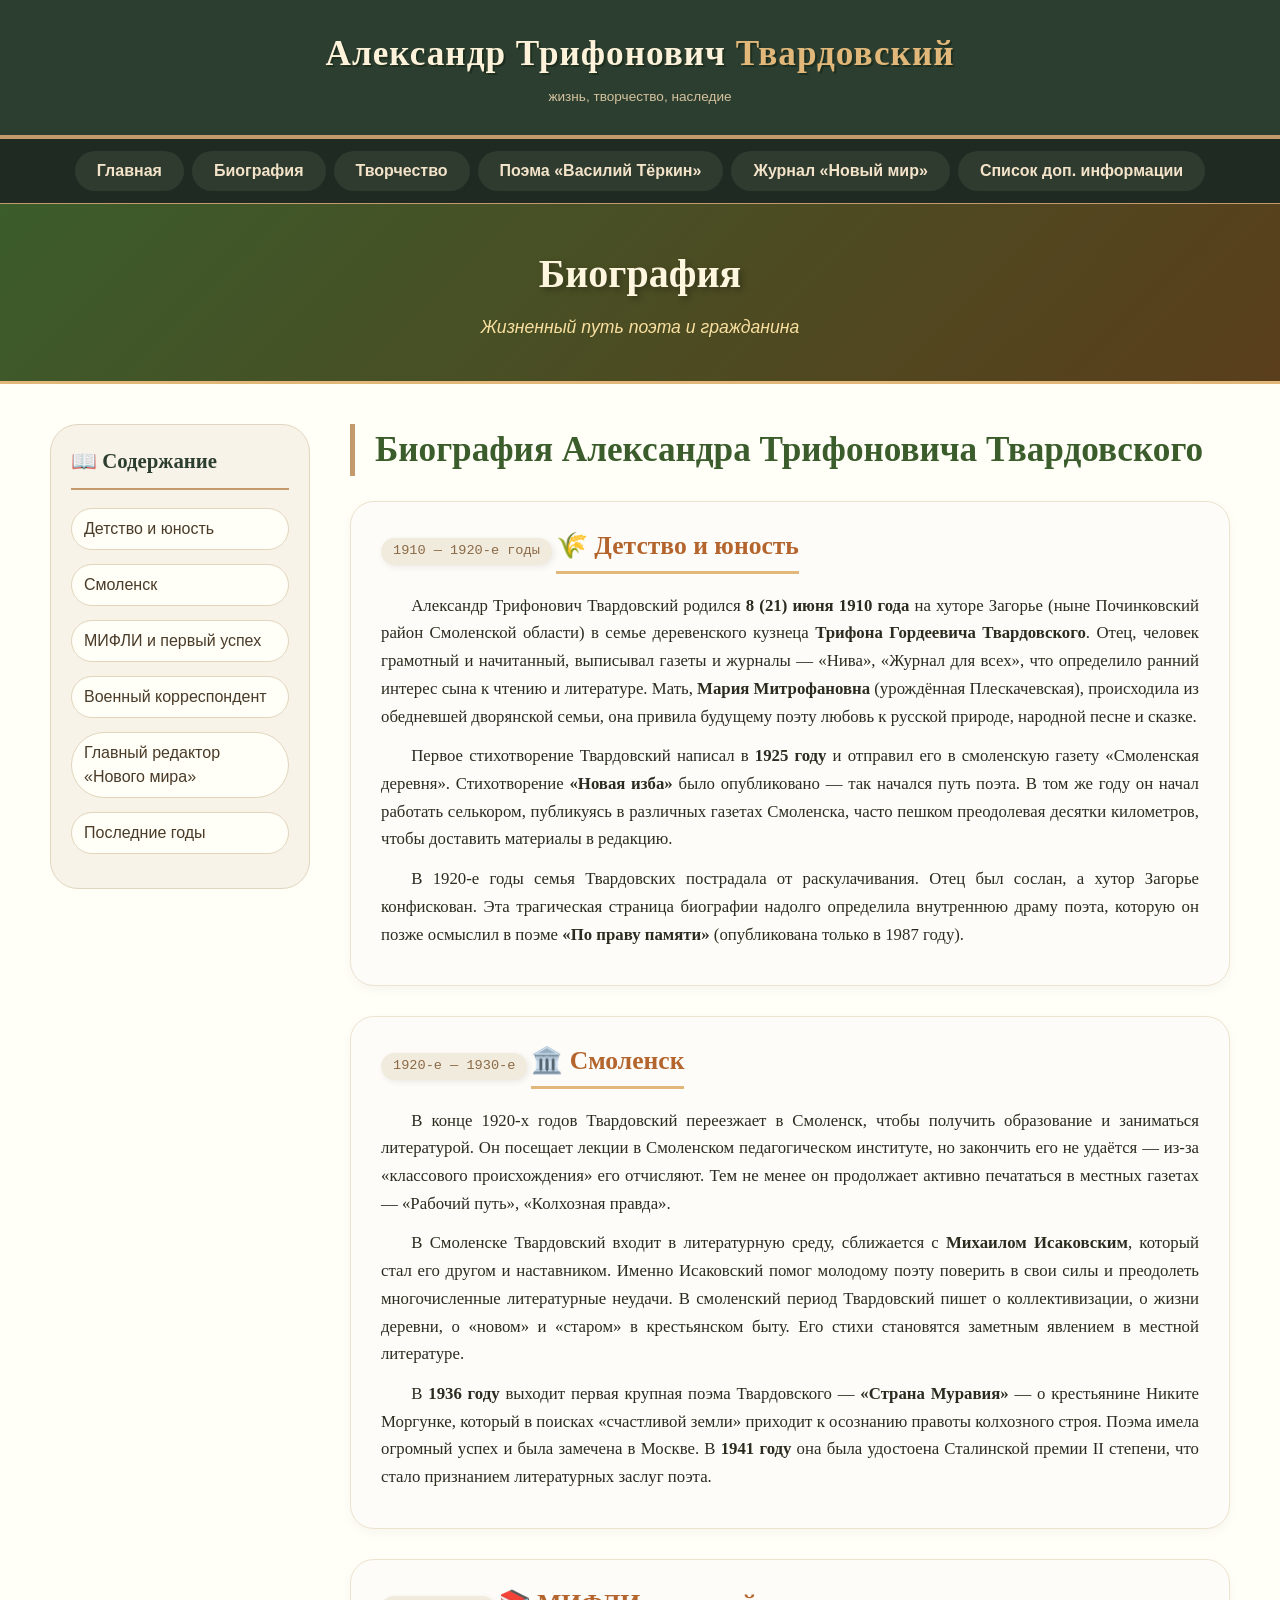
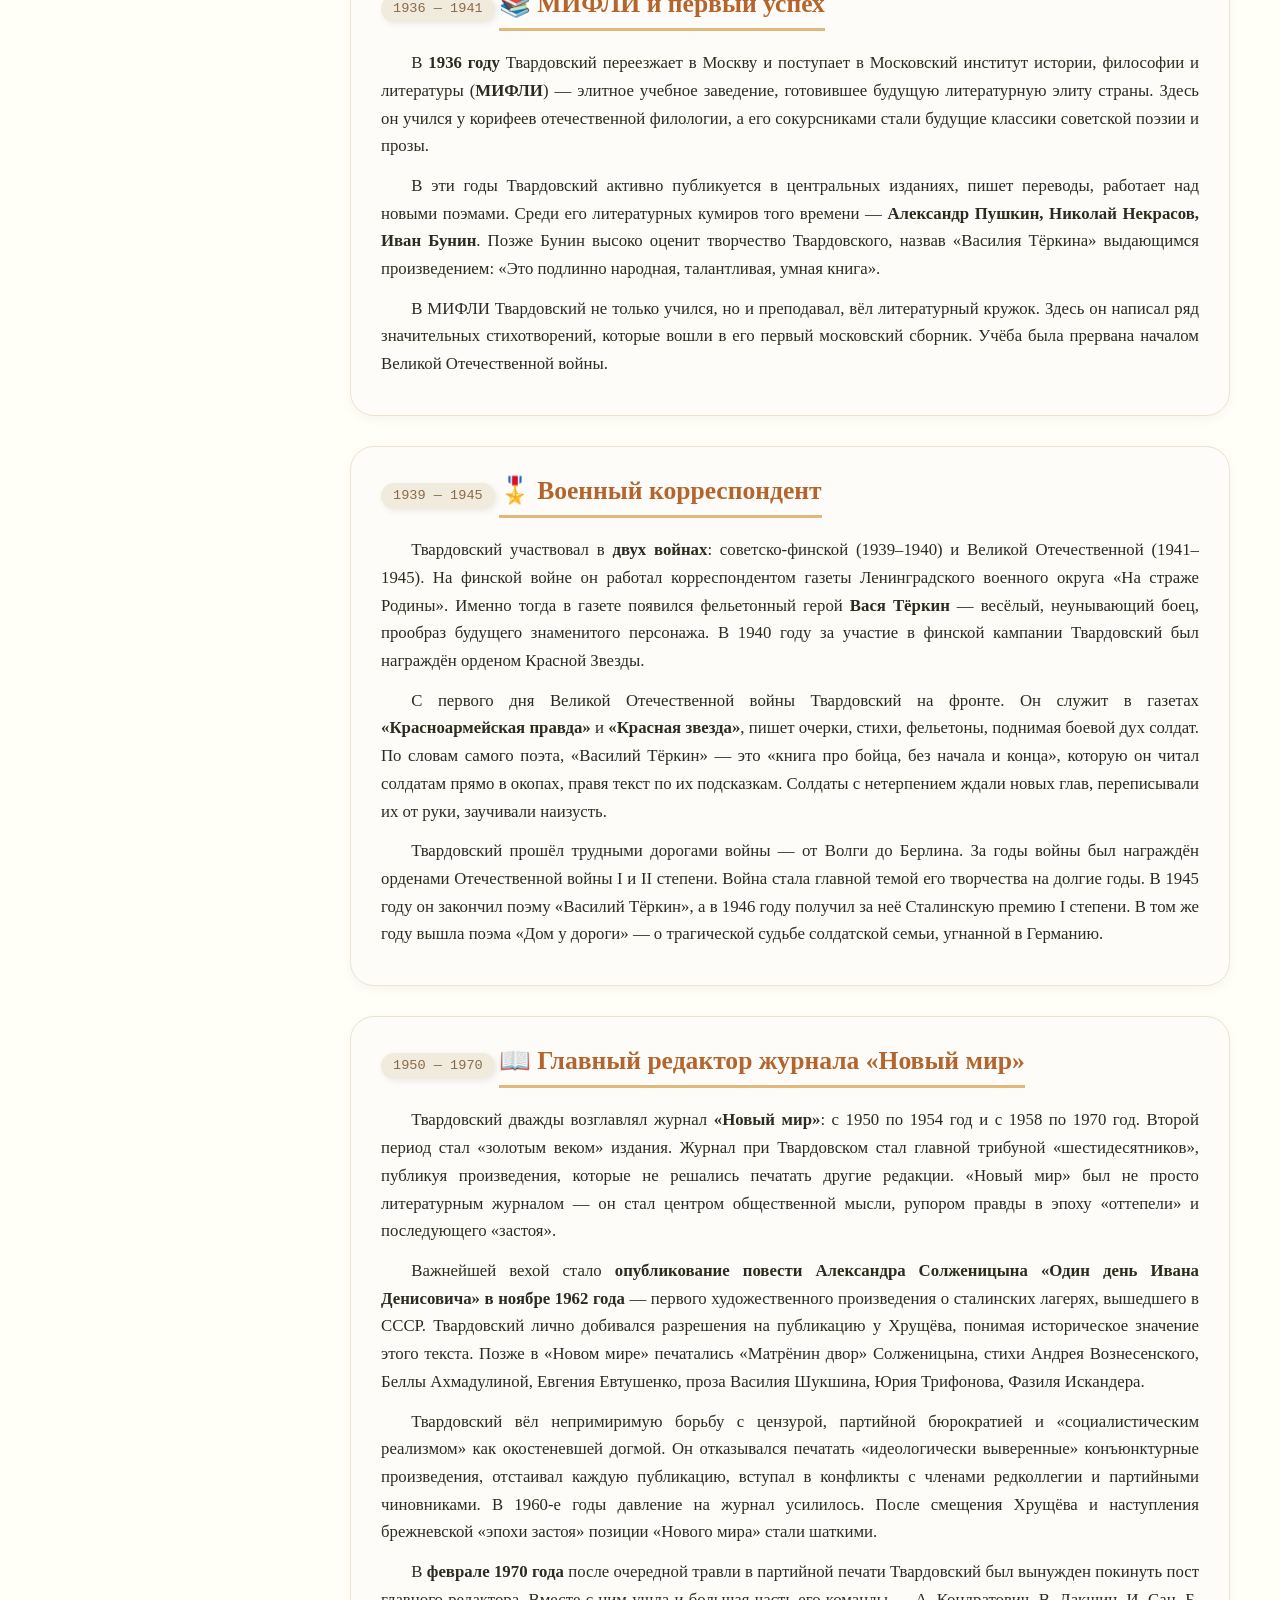
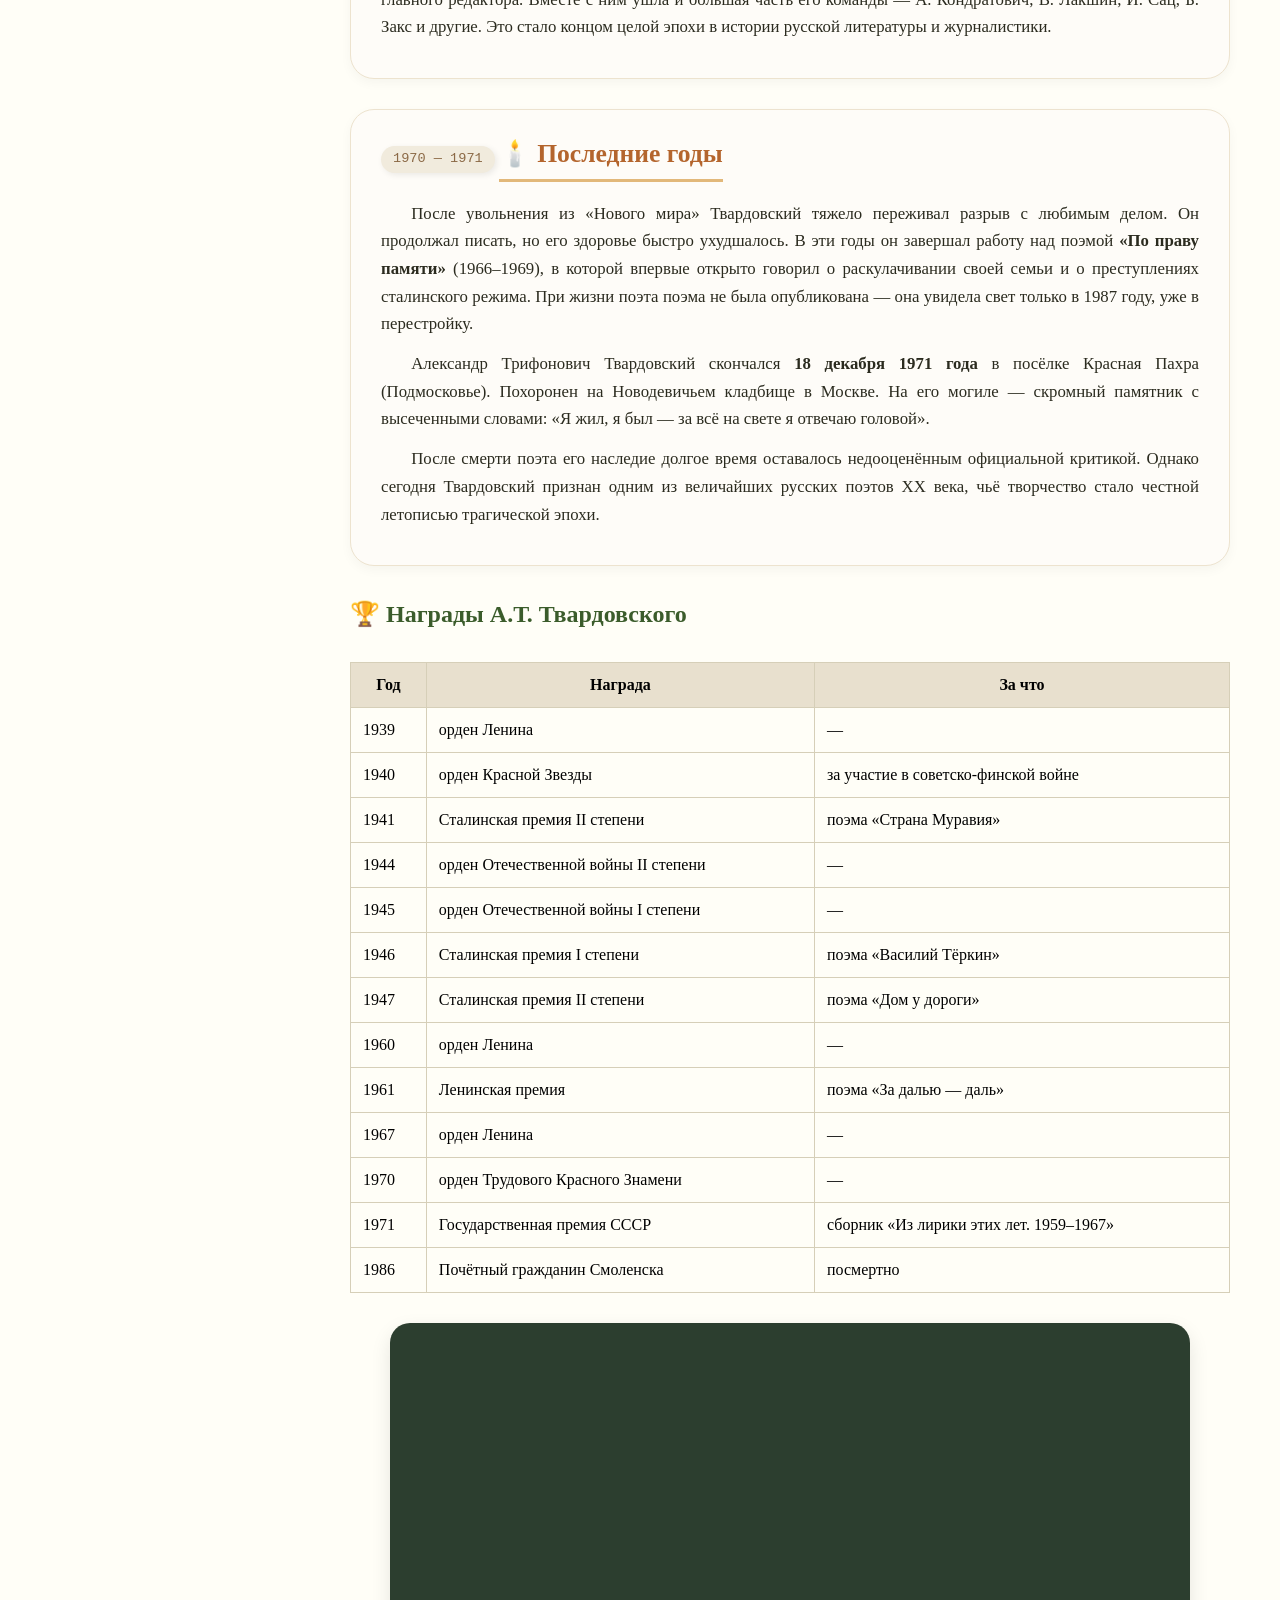
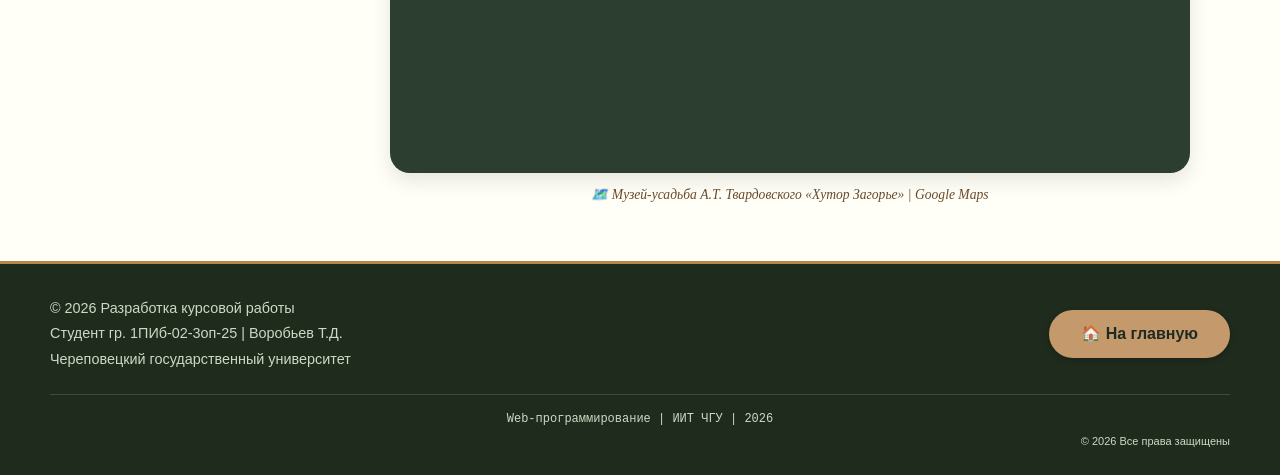
==== bio.html @ 80d678f9 "Первая загрузка сайта" ====
<!DOCTYPE html>
<html lang="ru">
<head>
    <meta charset="UTF-8">
    <link rel="icon" type="image/webp" href="img/i.webp">
    <meta name="viewport" content="width=device-width, initial-scale=1.0, viewport-fit=cover">
    <title>Биография А.Т. Твардовского</title>
    <style>
        * {
            margin: 0;
            padding: 0;
            box-sizing: border-box;
        }

        body {
            font-family: 'Georgia', 'Times New Roman', serif;
            background: #ece5d8;
            line-height: 1.5;
            width: 100%;
            min-height: 100vh;
            font-size: 16px;
        }

        .site-wrapper {
            width: 100%;
            max-width: 100%;
            margin: 0;
            padding: 0;
            background: #fffef7;
        }

        .site-header {
            background: #2c3e2f;
            padding: 28px 20px;
            text-align: center;
            border-bottom: 4px solid #c49a6c;
            width: 100%;
        }

        .site-title {
            font-family: 'Merriweather', 'Georgia', serif;
            font-size: 2.2rem;
            letter-spacing: 1px;
            color: #fef3da;
            text-shadow: 2px 2px 0 #1f2f1f;
            font-weight: 700;
        }

        .site-title span {
            color: #e2b87a;
        }

        .site-sub {
            font-size: 0.85rem;
            font-family: 'Inter', sans-serif;
            color: #d4c29e;
            margin-top: 6px;
        }

        .nav-menu {
            background: #1e2a22;
            display: flex;
            justify-content: center;
            flex-wrap: wrap;
            gap: 8px;
            padding: 12px 20px;
            border-bottom: 1px solid #c49a6c;
            width: 100%;
        }

        .nav-menu a {
            font-family: 'Inter', 'Segoe UI', sans-serif;
            color: #f2e3c9;
            text-decoration: none;
            font-weight: 600;
            padding: 8px 22px;
            border-radius: 40px;
            transition: all 0.25s ease;
            font-size: 1rem;
            background: rgba(255,245,215,0.08);
        }

        .nav-menu a:hover {
            background: #c49a6c;
            color: #1e2a22;
            transform: translateY(-2px);
        }

        .hero-banner {
            background: linear-gradient(135deg, #3b5c2b 0%, #5a3e1b 100%);
            padding: 40px 20px;
            text-align: center;
            border-bottom: 3px solid #e2b87a;
            width: 100%;
        }

        .banner-text {
            font-family: 'Merriweather', serif;
            font-size: 2.5rem;
            font-weight: 800;
            color: #fff6e0;
            text-shadow: 3px 3px 6px rgba(0,0,0,0.3);
        }

        .banner-sub {
            font-family: 'Inter', sans-serif;
            font-size: 1.1rem;
            color: #f9e0a0;
            margin-top: 10px;
            font-style: italic;
        }

        .bio-container {
            display: flex;
            flex-wrap: wrap;
            padding: 40px 50px;
            gap: 40px;
            width: 100%;
            max-width: 100%;
        }

        .sidebar-nav {
            flex: 0 0 260px;
            background: #f8f3e8;
            border-radius: 28px;
            padding: 20px;
            height: fit-content;
            position: sticky;
            top: 20px;
            border: 1px solid #e0d5be;
            transition: all 0.3s ease;
        }

        .sidebar-nav:hover {
            box-shadow: 0 8px 20px rgba(0,0,0,0.08);
        }

        .sidebar-nav h3 {
            font-family: 'Merriweather', serif;
            color: #2c3e2f;
            font-size: 1.3rem;
            padding-bottom: 12px;
            border-bottom: 2px solid #c49a6c;
            margin-bottom: 18px;
        }

        .sidebar-nav ul {
            list-style: none;
        }

        .sidebar-nav li {
            margin: 14px 0;
        }

        .sidebar-nav a {
            text-decoration: none;
            font-family: 'Inter', sans-serif;
            color: #4a3b28;
            font-weight: 500;
            display: block;
            padding: 8px 12px;
            border-radius: 40px;
            transition: all 0.2s ease;
            background: #fffef7;
            border: 1px solid #e2d5bc;
        }

        .sidebar-nav a:hover {
            background: #c49a6c;
            color: white;
            border-color: #c49a6c;
            transform: translateX(5px);
        }

        .bio-content {
            flex: 1;
            min-width: 280px;
        }

        .bio-content h1 {
            font-family: 'Merriweather', serif;
            font-size: 2.2rem;
            color: #3b5c2b;
            margin-bottom: 25px;
            border-left: 5px solid #c49a6c;
            padding-left: 20px;
        }

        .bio-section {
            background: #fefcf8;
            border-radius: 24px;
            padding: 25px 30px;
            margin-bottom: 30px;
            box-shadow: 0 4px 12px rgba(0,0,0,0.04);
            border: 1px solid #ede3cf;
            scroll-margin-top: 30px;
            transition: all 0.3s ease;
        }

        .bio-section:hover {
            transform: translateY(-3px);
            box-shadow: 0 12px 24px rgba(0,0,0,0.1);
        }

        .bio-section h2 {
            font-family: 'Merriweather', serif;
            font-size: 1.6rem;
            color: #b4652d;
            margin-bottom: 18px;
            display: inline-block;
            border-bottom: 3px solid #e2b87a;
            padding-bottom: 5px;
        }

        .bio-section p {
            font-size: 1.05rem;
            color: #2b2b1f;
            text-align: justify;
            line-height: 1.65;
            margin-bottom: 12px;
            text-indent: 1.8em;
        }

        .bio-section .date {
            font-family: 'Roboto Mono', 'Fira Code', monospace;
            font-size: 0.85rem;
            color: #8b6946;
            background: #f1ebdd;
            display: inline-block;
            padding: 3px 12px;
            border-radius: 30px;
            margin-bottom: 12px;
            box-shadow: 2px 2px 6px rgba(0,0,0,0.08);
        }

        .awards-table {
            width: 100%;
            border-collapse: collapse;
            margin: 30px 0 20px;
            background: #fffef7;
            border: 1px solid #d6cfb8;
        }

        .awards-table th, 
        .awards-table td {
            border: 1px solid #d6cfb8;
            padding: 10px 12px;
            vertical-align: top;
        }

        .awards-table th {
            background: #e8e0ce;
            text-align: center;
            font-weight: 700;
        }

        .awards-table td {
            text-align: left;
        }

        .awards-table td:last-child {
            text-align: justify;
        }

        .text-right {
            text-align: right;
        }

        /* ===== КНОПКА "НАВЕРХ" ===== */
        .go-top {
            position: fixed;
            bottom: 30px;
            right: 30px;
            width: 50px;
            height: 50px;
            background: #c49a6c;
            color: #1e2a22;
            border-radius: 50%;
            display: flex;
            align-items: center;
            justify-content: center;
            text-decoration: none;
            font-size: 24px;
            font-weight: bold;
            transition: all 0.3s ease;
            box-shadow: 0 4px 12px rgba(0,0,0,0.2);
            z-index: 1000;
            opacity: 0.8;
        }

        .go-top:hover {
            background: #e2b87a;
            transform: translateY(-5px);
            opacity: 1;
            box-shadow: 0 8px 20px rgba(0,0,0,0.25);
        }

        /* Анимация появления кнопки */
        .go-top {
            opacity: 0;
            visibility: hidden;
            transition: all 0.3s ease;
        }

        .go-top.visible {
            opacity: 0.8;
            visibility: visible;
        }

        .go-top.visible:hover {
            opacity: 1;
        }

        .footer {
            background: #1f2b1c;
            color: #cfd8c5;
            padding: 30px 50px 25px;
            border-top: 3px solid #b8874a;
            width: 100%;
        }

        .footer-inner {
            display: flex;
            flex-wrap: wrap;
            justify-content: space-between;
            align-items: center;
            gap: 20px;
        }

        .footer-copy {
            font-family: 'Inter', sans-serif;
            font-size: 0.9rem;
        }

        .footer-copy p {
            margin: 4px 0;
        }

        .to-main-btn {
            background: #c49a6c;
            color: #1e2a22;
            text-decoration: none;
            font-family: 'Inter', sans-serif;
            font-weight: 700;
            padding: 12px 32px;
            border-radius: 60px;
            transition: all 0.25s ease;
            display: inline-block;
            font-size: 1rem;
            border: none;
            cursor: pointer;
            box-shadow: 0 2px 6px rgba(0,0,0,0.2);
        }

        .to-main-btn:hover {
            background: #e2b87a;
            transform: scale(1.02);
            color: #1f2b1c;
        }

        .footer-meta {
            font-size: 12px;
            text-align: center;
            margin-top: 20px;
            padding-top: 15px;
            border-top: 1px solid #3f4d37;
            font-family: 'Fira Code', 'Roboto Mono', monospace;
        }

        .footer-right {
            text-align: right;
            font-size: 11px;
            margin-top: 5px;
            font-family: 'Inter', sans-serif;
        }

        @media (max-width: 850px) {
            .bio-container {
                flex-direction: column;
                padding: 30px 20px;
            }
            .sidebar-nav {
                position: static;
                width: 100%;
            }
            .footer-inner {
                flex-direction: column;
                text-align: center;
            }
            .banner-text {
                font-size: 1.8rem;
            }
            .footer-right {
                text-align: center;
            }
            .go-top {
                bottom: 20px;
                right: 20px;
                width: 40px;
                height: 40px;
                font-size: 20px;
            }
        }

        @media (max-width: 750px) {
            .bio-container {
                padding: 25px 20px;
            }
            .footer {
                padding: 25px 20px;
            }
            .awards-table th, 
            .awards-table td {
                padding: 6px;
                font-size: 0.8rem;
            }
        }
    </style>
</head>
<body>
<div class="site-wrapper">
    <div class="site-header">
        <div class="site-title">Александр Трифонович <span>Твардовский</span></div>
        <div class="site-sub">жизнь, творчество, наследие</div>
    </div>

    <div class="nav-menu">
        <a href="index.html">Главная</a>
        <a href="bio.html">Биография</a>
        <a href="works.html">Творчество</a>
        <a href="vasily_terkin.html">Поэма «Василий Тёркин»</a>
        <a href="New-world.html">Журнал «Новый мир»</a>
        <a href="links.html">Список доп. информации</a>
    </div>

    <div class="hero-banner">
        <div class="banner-text">Биография</div>
        <div class="banner-sub">Жизненный путь поэта и гражданина</div>
    </div>

    <div class="bio-container">
        <div class="sidebar-nav">
            <h3>📖 Содержание</h3>
            <ul>
                <li><a href="#detstvo">Детство и юность</a></li>
                <li><a href="#smolensk">Смоленск</a></li>
                <li><a href="#mifli">МИФЛИ и первый успех</a></li>
                <li><a href="#voenkor">Военный корреспондент</a></li>
                <li><a href="#redaktor">Главный редактор «Нового мира»</a></li>
                <li><a href="#poslednie">Последние годы</a></li>
            </ul>
        </div>

        <div class="bio-content">
            <h1>Биография Александра Трифоновича Твардовского</h1>

            <div id="detstvo" class="bio-section">
                <div class="date">1910 — 1920-е годы</div>
                <h2>🌾 Детство и юность</h2>
                <p>Александр Трифонович Твардовский родился <strong>8 (21) июня 1910 года</strong> на хуторе Загорье (ныне Починковский район Смоленской области) в семье деревенского кузнеца <strong>Трифона Гордеевича Твардовского</strong>. Отец, человек грамотный и начитанный, выписывал газеты и журналы — «Нива», «Журнал для всех», что определило ранний интерес сына к чтению и литературе. Мать, <strong>Мария Митрофановна</strong> (урождённая Плескачевская), происходила из обедневшей дворянской семьи, она привила будущему поэту любовь к русской природе, народной песне и сказке.</p>
                <p>Первое стихотворение Твардовский написал в <strong>1925 году</strong> и отправил его в смоленскую газету «Смоленская деревня». Стихотворение <strong>«Новая изба»</strong> было опубликовано — так начался путь поэта. В том же году он начал работать селькором, публикуясь в различных газетах Смоленска, часто пешком преодолевая десятки километров, чтобы доставить материалы в редакцию.</p>
                <p>В 1920-е годы семья Твардовских пострадала от раскулачивания. Отец был сослан, а хутор Загорье конфискован. Эта трагическая страница биографии надолго определила внутреннюю драму поэта, которую он позже осмыслил в поэме <strong>«По праву памяти»</strong> (опубликована только в 1987 году).</p>
            </div>

            <div id="smolensk" class="bio-section">
                <div class="date">1920-е — 1930-е</div>
                <h2>🏛️ Смоленск</h2>
                <p>В конце 1920-х годов Твардовский переезжает в Смоленск, чтобы получить образование и заниматься литературой. Он посещает лекции в Смоленском педагогическом институте, но закончить его не удаётся — из-за «классового происхождения» его отчисляют. Тем не менее он продолжает активно печататься в местных газетах — «Рабочий путь», «Колхозная правда».</p>
                <p>В Смоленске Твардовский входит в литературную среду, сближается с <strong>Михаилом Исаковским</strong>, который стал его другом и наставником. Именно Исаковский помог молодому поэту поверить в свои силы и преодолеть многочисленные литературные неудачи. В смоленский период Твардовский пишет о коллективизации, о жизни деревни, о «новом» и «старом» в крестьянском быту. Его стихи становятся заметным явлением в местной литературе.</p>
                <p>В <strong>1936 году</strong> выходит первая крупная поэма Твардовского — <strong>«Страна Муравия»</strong> — о крестьянине Никите Моргунке, который в поисках «счастливой земли» приходит к осознанию правоты колхозного строя. Поэма имела огромный успех и была замечена в Москве. В <strong>1941 году</strong> она была удостоена Сталинской премии II степени, что стало признанием литературных заслуг поэта.</p>
            </div>

            <div id="mifli" class="bio-section">
                <div class="date">1936 — 1941</div>
                <h2>📚 МИФЛИ и первый успех</h2>
                <p>В <strong>1936 году</strong> Твардовский переезжает в Москву и поступает в Московский институт истории, философии и литературы (<strong>МИФЛИ</strong>) — элитное учебное заведение, готовившее будущую литературную элиту страны. Здесь он учился у корифеев отечественной филологии, а его сокурсниками стали будущие классики советской поэзии и прозы.</p>
                <p>В эти годы Твардовский активно публикуется в центральных изданиях, пишет переводы, работает над новыми поэмами. Среди его литературных кумиров того времени — <strong>Александр Пушкин, Николай Некрасов, Иван Бунин</strong>. Позже Бунин высоко оценит творчество Твардовского, назвав «Василия Тёркина» выдающимся произведением: «Это подлинно народная, талантливая, умная книга».</p>
                <p>В МИФЛИ Твардовский не только учился, но и преподавал, вёл литературный кружок. Здесь он написал ряд значительных стихотворений, которые вошли в его первый московский сборник. Учёба была прервана началом Великой Отечественной войны.</p>
            </div>

            <div id="voenkor" class="bio-section">
                <div class="date">1939 — 1945</div>
                <h2>🎖️ Военный корреспондент</h2>
                <p>Твардовский участвовал в <strong>двух войнах</strong>: советско-финской (1939–1940) и Великой Отечественной (1941–1945). На финской войне он работал корреспондентом газеты Ленинградского военного округа «На страже Родины». Именно тогда в газете появился фельетонный герой <strong>Вася Тёркин</strong> — весёлый, неунывающий боец, прообраз будущего знаменитого персонажа. В 1940 году за участие в финской кампании Твардовский был награждён орденом Красной Звезды.</p>
                <p>С первого дня Великой Отечественной войны Твардовский на фронте. Он служит в газетах <strong>«Красноармейская правда»</strong> и <strong>«Красная звезда»</strong>, пишет очерки, стихи, фельетоны, поднимая боевой дух солдат. По словам самого поэта, «Василий Тёркин» — это «книга про бойца, без начала и конца», которую он читал солдатам прямо в окопах, правя текст по их подсказкам. Солдаты с нетерпением ждали новых глав, переписывали их от руки, заучивали наизусть.</p>
                <p>Твардовский прошёл трудными дорогами войны — от Волги до Берлина. За годы войны был награждён орденами Отечественной войны I и II степени. Война стала главной темой его творчества на долгие годы. В 1945 году он закончил поэму «Василий Тёркин», а в 1946 году получил за неё Сталинскую премию I степени. В том же году вышла поэма «Дом у дороги» — о трагической судьбе солдатской семьи, угнанной в Германию.</p>
            </div>

            <div id="redaktor" class="bio-section">
                <div class="date">1950 — 1970</div>
                <h2>📖 Главный редактор журнала «Новый мир»</h2>
                <p>Твардовский дважды возглавлял журнал <strong>«Новый мир»</strong>: с 1950 по 1954 год и с 1958 по 1970 год. Второй период стал «золотым веком» издания. Журнал при Твардовском стал главной трибуной «шестидесятников», публикуя произведения, которые не решались печатать другие редакции. «Новый мир» был не просто литературным журналом — он стал центром общественной мысли, рупором правды в эпоху «оттепели» и последующего «застоя».</p>
                <p>Важнейшей вехой стало <strong>опубликование повести Александра Солженицына «Один день Ивана Денисовича» в ноябре 1962 года</strong> — первого художественного произведения о сталинских лагерях, вышедшего в СССР. Твардовский лично добивался разрешения на публикацию у Хрущёва, понимая историческое значение этого текста. Позже в «Новом мире» печатались «Матрёнин двор» Солженицына, стихи Андрея Вознесенского, Беллы Ахмадулиной, Евгения Евтушенко, проза Василия Шукшина, Юрия Трифонова, Фазиля Искандера.</p>
                <p>Твардовский вёл непримиримую борьбу с цензурой, партийной бюрократией и «социалистическим реализмом» как окостеневшей догмой. Он отказывался печатать «идеологически выверенные» конъюнктурные произведения, отстаивал каждую публикацию, вступал в конфликты с членами редколлегии и партийными чиновниками. В 1960-е годы давление на журнал усилилось. После смещения Хрущёва и наступления брежневской «эпохи застоя» позиции «Нового мира» стали шаткими.</p>
                <p>В <strong>феврале 1970 года</strong> после очередной травли в партийной печати Твардовский был вынужден покинуть пост главного редактора. Вместе с ним ушла и большая часть его команды — А. Кондратович, В. Лакшин, И. Сац, Б. Закс и другие. Это стало концом целой эпохи в истории русской литературы и журналистики.</p>
            </div>

            <div id="poslednie" class="bio-section">
                <div class="date">1970 — 1971</div>
                <h2>🕯️ Последние годы</h2>
                <p>После увольнения из «Нового мира» Твардовский тяжело переживал разрыв с любимым делом. Он продолжал писать, но его здоровье быстро ухудшалось. В эти годы он завершал работу над поэмой <strong>«По праву памяти»</strong> (1966–1969), в которой впервые открыто говорил о раскулачивании своей семьи и о преступлениях сталинского режима. При жизни поэта поэма не была опубликована — она увидела свет только в 1987 году, уже в перестройку.</p>
                <p>Александр Трифонович Твардовский скончался <strong>18 декабря 1971 года</strong> в посёлке Красная Пахра (Подмосковье). Похоронен на Новодевичьем кладбище в Москве. На его могиле — скромный памятник с высеченными словами: «Я жил, я был — за всё на свете я отвечаю головой».</p>
                <p>После смерти поэта его наследие долгое время оставалось недооценённым официальной критикой. Однако сегодня Твардовский признан одним из величайших русских поэтов XX века, чьё творчество стало честной летописью трагической эпохи.</p>
            </div>

            <div style="margin-top: 20px;">
                <h2 style="font-family: 'Merriweather', serif; color: #3b5c2b; margin-bottom: 15px;">🏆 Награды А.Т. Твардовского</h2>
                <table class="awards-table">
                    <thead>
                        <tr><th>Год</th><th>Награда</th><th>За что</th></tr>
                    </thead>
                    <tbody>
                        <tr><td>1939</td><td>орден Ленина</td><td>—</td></tr>
                        <tr><td>1940</td><td>орден Красной Звезды</td><td>за участие в советско-финской войне</td></tr>
                        <tr><td>1941</td><td>Сталинская премия II степени</td><td>поэма «Страна Муравия»</td></tr>
                        <tr><td>1944</td><td>орден Отечественной войны II степени</td><td>—</td></tr>
                        <tr><td>1945</td><td>орден Отечественной войны I степени</td><td>—</td></tr>
                        <tr><td>1946</td><td>Сталинская премия I степени</td><td>поэма «Василий Тёркин»</td></tr>
                        <tr><td>1947</td><td>Сталинская премия II степени</td><td>поэма «Дом у дороги»</td></tr>
                        <tr><td>1960</td><td>орден Ленина</td><td>—</td></tr>
                        <tr><td>1961</td><td>Ленинская премия</td><td>поэма «За далью — даль»</td></tr>
                        <tr><td>1967</td><td>орден Ленина</td><td>—</td></tr>
                        <tr><td>1970</td><td>орден Трудового Красного Знамени</td><td>—</td></tr>
                        <tr><td>1971</td><td>Государственная премия СССР</td><td>сборник «Из лирики этих лет. 1959–1967»</td></tr>
                        <tr><td>1986</td><td>Почётный гражданин Смоленска</td><td>посмертно</td></tr>
                    </tbody>
                </table>
            </div>
            <!-- ФРЕЙМ ДЛЯ BIO.HTML: Карта музея-усадьбы (в стиле New-world.html) -->
<div style="margin: 30px 0 15px; max-width: 800px; margin-left: auto; margin-right: auto;">
    <div style="position: relative; padding-bottom: 56.25%; height: 0; overflow: hidden; border-radius: 20px; box-shadow: 0 8px 20px rgba(0,0,0,0.1); background: #2c3e2f;">
        <iframe 
            src="https://www.google.com/maps/embed?pb=!1m18!1m12!1m3!1d2313.662191574507!2d32.54082227708396!3d54.55708018344892!2m3!1f0!2f0!3f0!3m2!1i1024!2i768!4f13.1!3m3!1m2!1s0x46ce7c600be7d6b7%3A0xcdbdf4eb49b14651!2z0JzRg9C30LXQuS3Rg9GB0LDQtNGM0LHQsCDQkC4g0KLQstCw0YDQtNC-0LLRgdC60L7Qs9C-!5e0!3m2!1sru!2sru!4v1781439346478!5m2!1sru!2sru" 
            style="position: absolute; top: 0; left: 0; width: 100%; height: 100%; border: none;"
            allowfullscreen="" 
            loading="lazy" 
            referrerpolicy="no-referrer-when-downgrade">
        </iframe>
    </div>
    <div class="video-caption" style="text-align: center; margin-top: 12px; font-size: 0.85rem; color: #6b4c2c; font-style: italic;">
        🗺️ Музей-усадьба А.Т. Твардовского «Хутор Загорье» | Google Maps
    </div>
</div>
        </div>
    </div>

    <!-- КНОПКА "НАВЕРХ" -->
    <a href="#" class="go-top" id="goTopBtn">↑</a>

    <div class="footer">
        <div class="footer-inner">
            <div class="footer-copy">
                <p>© 2026 Разработка курсовой работы</p>
                <p>Студент гр. 1ПИб-02-3оп-25 | Воробьев Т.Д.</p>
                <p>Череповецкий государственный университет</p>
            </div>
            <a href="index.html" class="to-main-btn">🏠 На главную</a>
        </div>
        <div class="footer-meta">
            Web-программирование | ИИТ ЧГУ | 2026
        </div>
        <div class="footer-right">
            © 2026 Все права защищены
        </div>
    </div>
</div>

<!-- СКРИПТ ДЛЯ КНОПКИ "НАВЕРХ" -->
<script>
    const goTopBtn = document.getElementById('goTopBtn');
    
    window.addEventListener('scroll', function() {
        if (window.scrollY > 300) {
            goTopBtn.classList.add('visible');
        } else {
            goTopBtn.classList.remove('visible');
        }
    });
    
    goTopBtn.addEventListener('click', function(e) {
        e.preventDefault();
        window.scrollTo({
            top: 0,
            behavior: 'smooth'
        });
    });
</script>
</body>
</html>
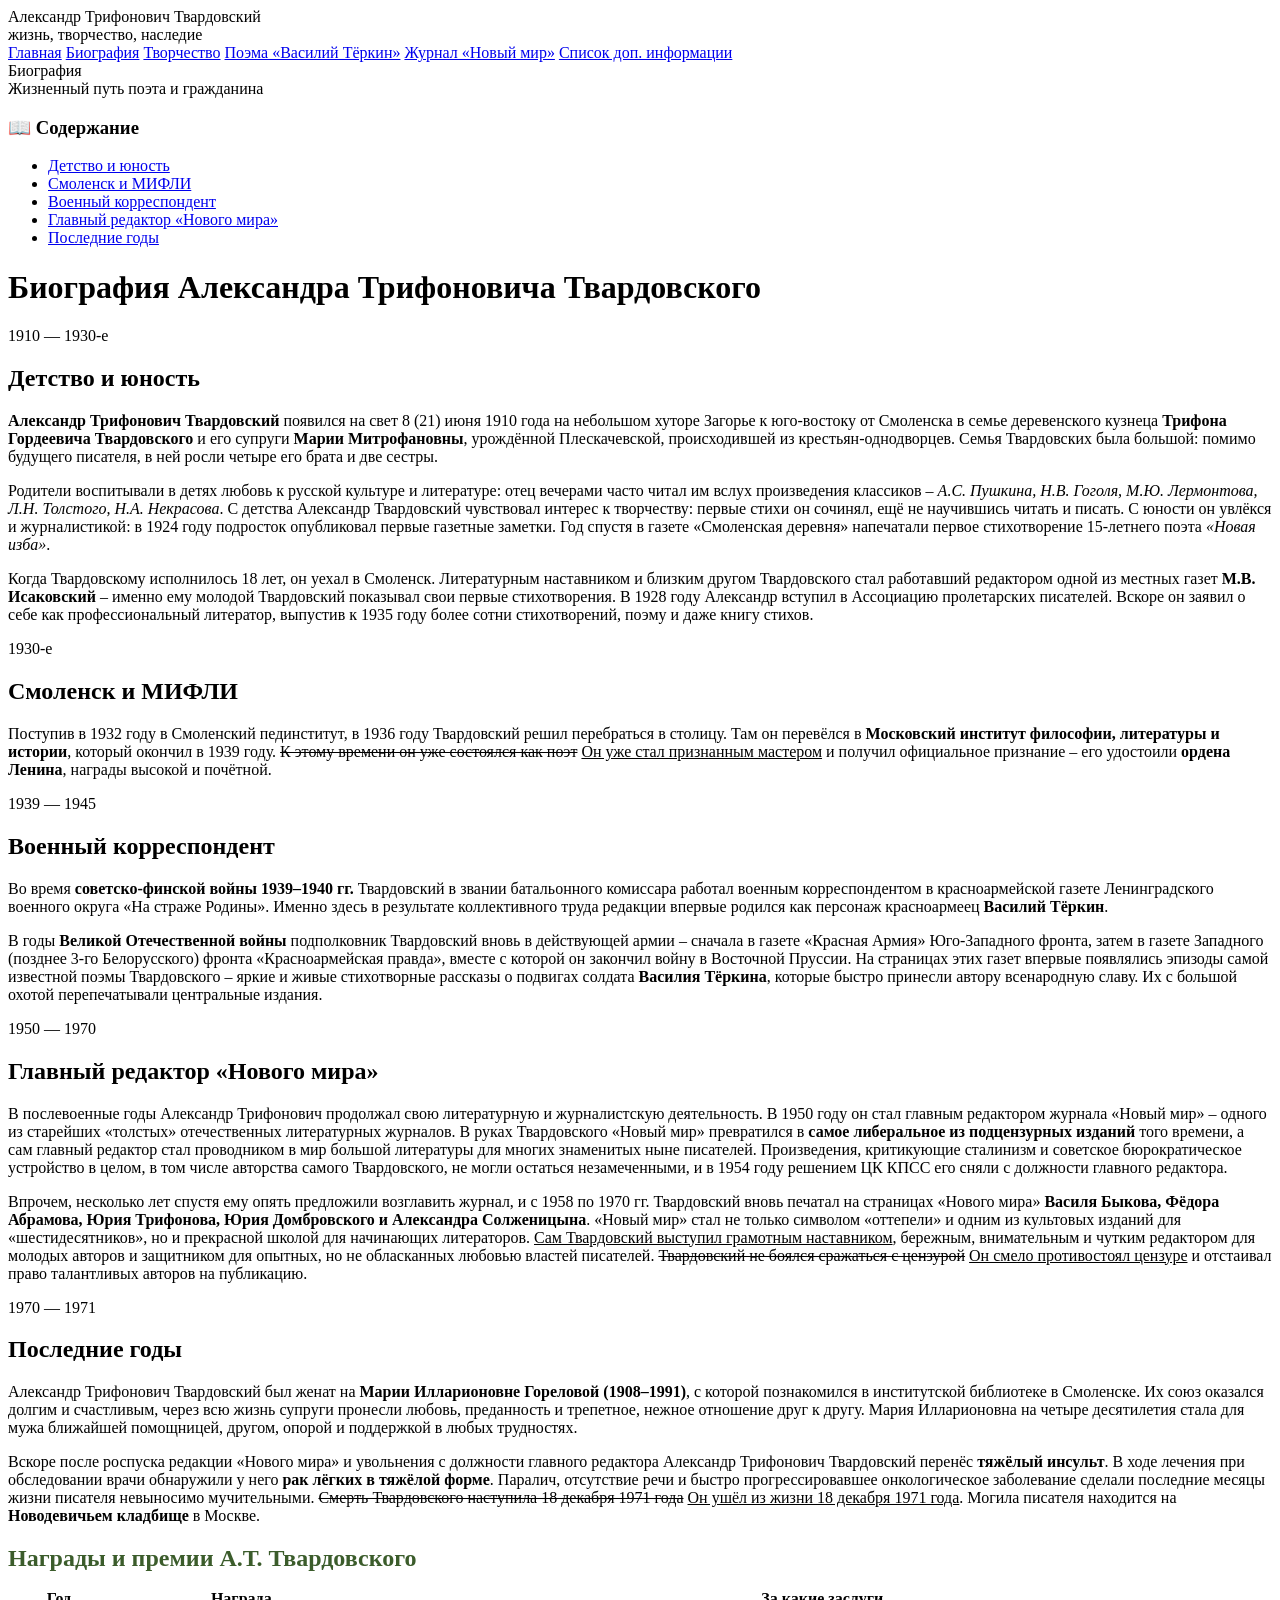
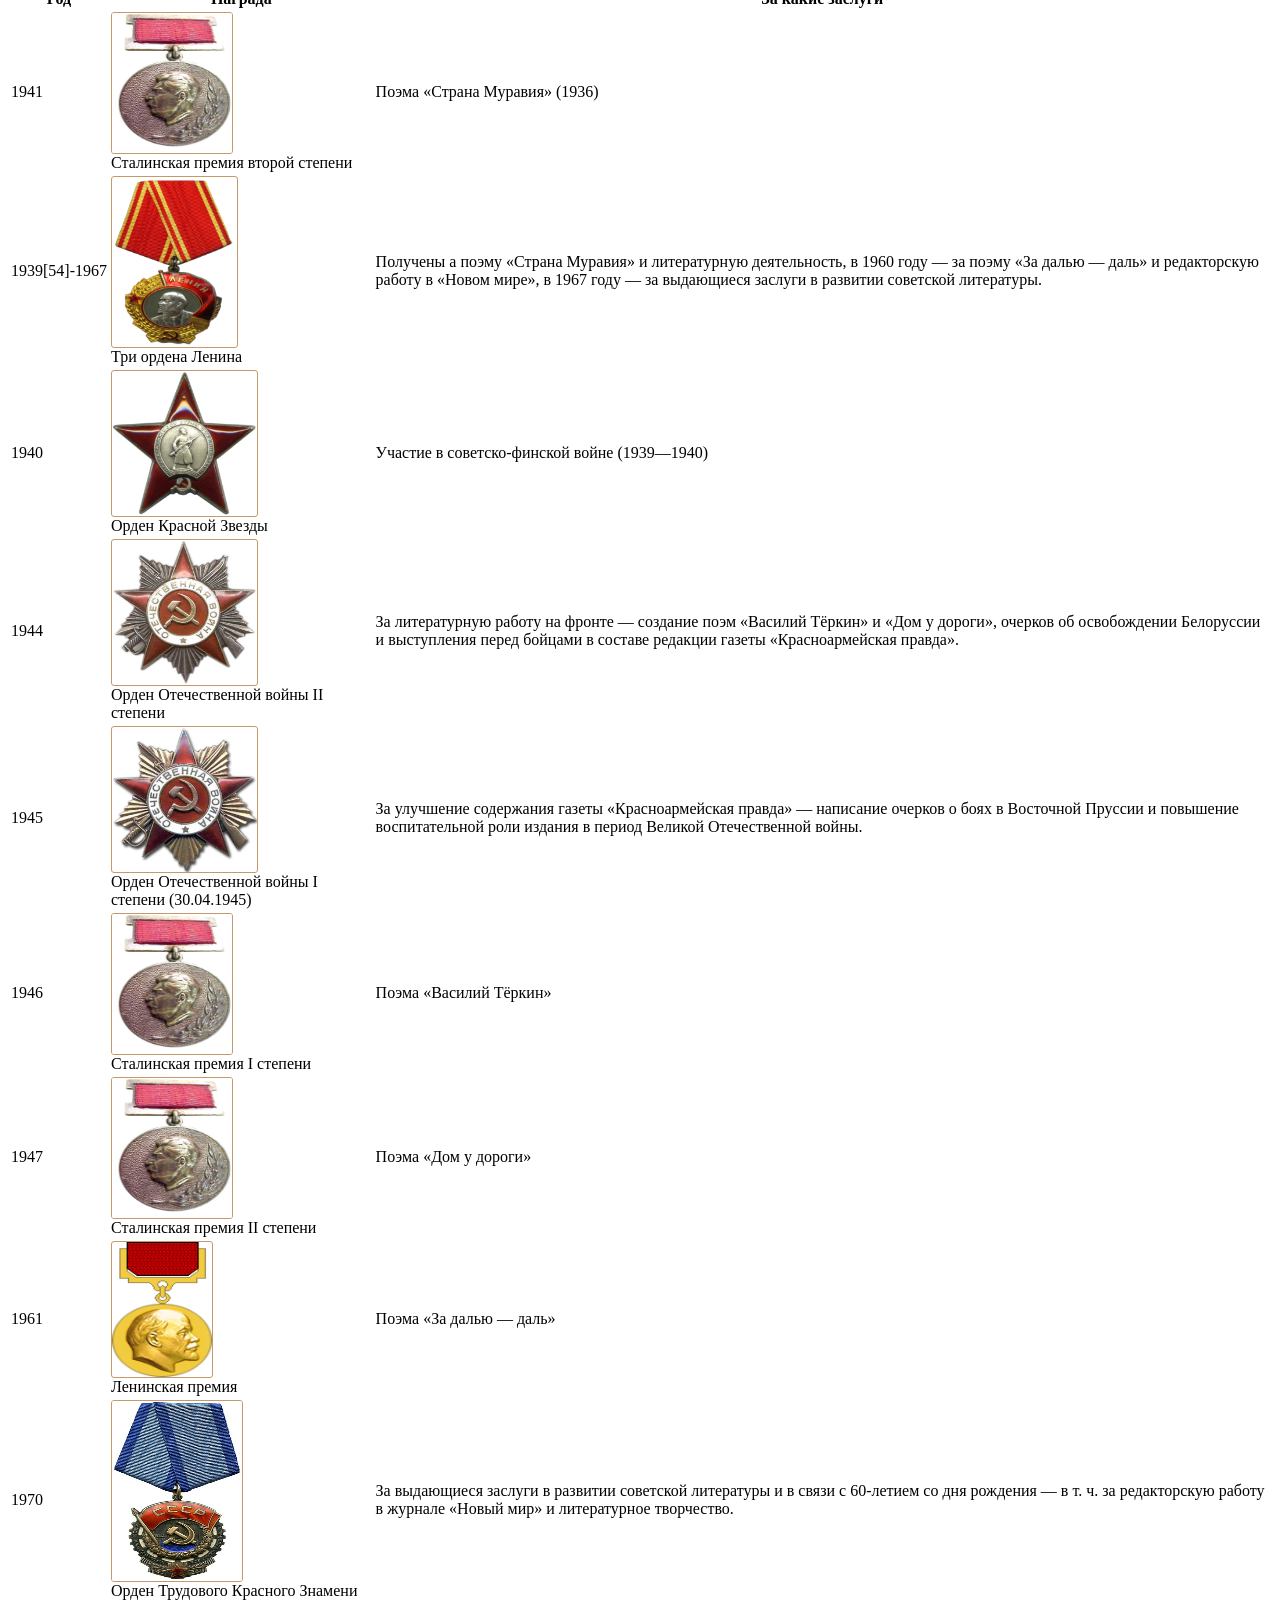
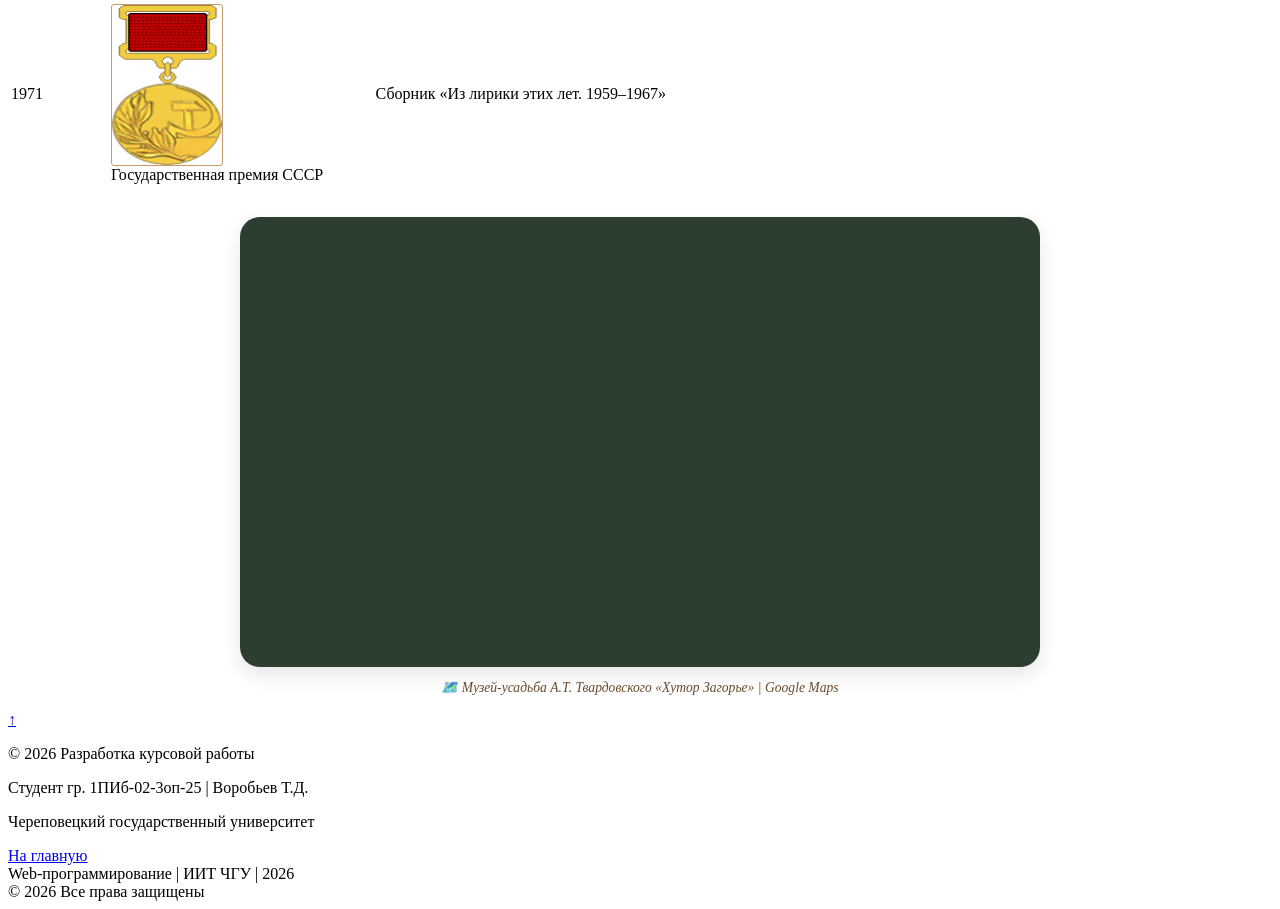
==== commit a74b5b78: "Update bio.html" ====
--- a/bio.html
+++ b/bio.html
@@ -5,417 +5,9 @@
     <link rel="icon" type="image/webp" href="img/i.webp">
     <meta name="viewport" content="width=device-width, initial-scale=1.0, viewport-fit=cover">
     <title>Биография А.Т. Твардовского</title>
-    <style>
-        * {
-            margin: 0;
-            padding: 0;
-            box-sizing: border-box;
-        }
 
-        body {
-            font-family: 'Georgia', 'Times New Roman', serif;
-            background: #ece5d8;
-            line-height: 1.5;
-            width: 100%;
-            min-height: 100vh;
-            font-size: 16px;
-        }
+    <link rel="stylesheet" href="CSS.css">
 
-        .site-wrapper {
-            width: 100%;
-            max-width: 100%;
-            margin: 0;
-            padding: 0;
-            background: #fffef7;
-        }
-
-        .site-header {
-            background: #2c3e2f;
-            padding: 28px 20px;
-            text-align: center;
-            border-bottom: 4px solid #c49a6c;
-            width: 100%;
-        }
-
-        .site-title {
-            font-family: 'Merriweather', 'Georgia', serif;
-            font-size: 2.2rem;
-            letter-spacing: 1px;
-            color: #fef3da;
-            text-shadow: 2px 2px 0 #1f2f1f;
-            font-weight: 700;
-        }
-
-        .site-title span {
-            color: #e2b87a;
-        }
-
-        .site-sub {
-            font-size: 0.85rem;
-            font-family: 'Inter', sans-serif;
-            color: #d4c29e;
-            margin-top: 6px;
-        }
-
-        .nav-menu {
-            background: #1e2a22;
-            display: flex;
-            justify-content: center;
-            flex-wrap: wrap;
-            gap: 8px;
-            padding: 12px 20px;
-            border-bottom: 1px solid #c49a6c;
-            width: 100%;
-        }
-
-        .nav-menu a {
-            font-family: 'Inter', 'Segoe UI', sans-serif;
-            color: #f2e3c9;
-            text-decoration: none;
-            font-weight: 600;
-            padding: 8px 22px;
-            border-radius: 40px;
-            transition: all 0.25s ease;
-            font-size: 1rem;
-            background: rgba(255,245,215,0.08);
-        }
-
-        .nav-menu a:hover {
-            background: #c49a6c;
-            color: #1e2a22;
-            transform: translateY(-2px);
-        }
-
-        .hero-banner {
-            background: linear-gradient(135deg, #3b5c2b 0%, #5a3e1b 100%);
-            padding: 40px 20px;
-            text-align: center;
-            border-bottom: 3px solid #e2b87a;
-            width: 100%;
-        }
-
-        .banner-text {
-            font-family: 'Merriweather', serif;
-            font-size: 2.5rem;
-            font-weight: 800;
-            color: #fff6e0;
-            text-shadow: 3px 3px 6px rgba(0,0,0,0.3);
-        }
-
-        .banner-sub {
-            font-family: 'Inter', sans-serif;
-            font-size: 1.1rem;
-            color: #f9e0a0;
-            margin-top: 10px;
-            font-style: italic;
-        }
-
-        .bio-container {
-            display: flex;
-            flex-wrap: wrap;
-            padding: 40px 50px;
-            gap: 40px;
-            width: 100%;
-            max-width: 100%;
-        }
-
-        .sidebar-nav {
-            flex: 0 0 260px;
-            background: #f8f3e8;
-            border-radius: 28px;
-            padding: 20px;
-            height: fit-content;
-            position: sticky;
-            top: 20px;
-            border: 1px solid #e0d5be;
-            transition: all 0.3s ease;
-        }
-
-        .sidebar-nav:hover {
-            box-shadow: 0 8px 20px rgba(0,0,0,0.08);
-        }
-
-        .sidebar-nav h3 {
-            font-family: 'Merriweather', serif;
-            color: #2c3e2f;
-            font-size: 1.3rem;
-            padding-bottom: 12px;
-            border-bottom: 2px solid #c49a6c;
-            margin-bottom: 18px;
-        }
-
-        .sidebar-nav ul {
-            list-style: none;
-        }
-
-        .sidebar-nav li {
-            margin: 14px 0;
-        }
-
-        .sidebar-nav a {
-            text-decoration: none;
-            font-family: 'Inter', sans-serif;
-            color: #4a3b28;
-            font-weight: 500;
-            display: block;
-            padding: 8px 12px;
-            border-radius: 40px;
-            transition: all 0.2s ease;
-            background: #fffef7;
-            border: 1px solid #e2d5bc;
-        }
-
-        .sidebar-nav a:hover {
-            background: #c49a6c;
-            color: white;
-            border-color: #c49a6c;
-            transform: translateX(5px);
-        }
-
-        .bio-content {
-            flex: 1;
-            min-width: 280px;
-        }
-
-        .bio-content h1 {
-            font-family: 'Merriweather', serif;
-            font-size: 2.2rem;
-            color: #3b5c2b;
-            margin-bottom: 25px;
-            border-left: 5px solid #c49a6c;
-            padding-left: 20px;
-        }
-
-        .bio-section {
-            background: #fefcf8;
-            border-radius: 24px;
-            padding: 25px 30px;
-            margin-bottom: 30px;
-            box-shadow: 0 4px 12px rgba(0,0,0,0.04);
-            border: 1px solid #ede3cf;
-            scroll-margin-top: 30px;
-            transition: all 0.3s ease;
-        }
-
-        .bio-section:hover {
-            transform: translateY(-3px);
-            box-shadow: 0 12px 24px rgba(0,0,0,0.1);
-        }
-
-        .bio-section h2 {
-            font-family: 'Merriweather', serif;
-            font-size: 1.6rem;
-            color: #b4652d;
-            margin-bottom: 18px;
-            display: inline-block;
-            border-bottom: 3px solid #e2b87a;
-            padding-bottom: 5px;
-        }
-
-        .bio-section p {
-            font-size: 1.05rem;
-            color: #2b2b1f;
-            text-align: justify;
-            line-height: 1.65;
-            margin-bottom: 12px;
-            text-indent: 1.8em;
-        }
-
-        .bio-section .date {
-            font-family: 'Roboto Mono', 'Fira Code', monospace;
-            font-size: 0.85rem;
-            color: #8b6946;
-            background: #f1ebdd;
-            display: inline-block;
-            padding: 3px 12px;
-            border-radius: 30px;
-            margin-bottom: 12px;
-            box-shadow: 2px 2px 6px rgba(0,0,0,0.08);
-        }
-
-        .awards-table {
-            width: 100%;
-            border-collapse: collapse;
-            margin: 30px 0 20px;
-            background: #fffef7;
-            border: 1px solid #d6cfb8;
-        }
-
-        .awards-table th, 
-        .awards-table td {
-            border: 1px solid #d6cfb8;
-            padding: 10px 12px;
-            vertical-align: top;
-        }
-
-        .awards-table th {
-            background: #e8e0ce;
-            text-align: center;
-            font-weight: 700;
-        }
-
-        .awards-table td {
-            text-align: left;
-        }
-
-        .awards-table td:last-child {
-            text-align: justify;
-        }
-
-        .text-right {
-            text-align: right;
-        }
-
-        /* ===== КНОПКА "НАВЕРХ" ===== */
-        .go-top {
-            position: fixed;
-            bottom: 30px;
-            right: 30px;
-            width: 50px;
-            height: 50px;
-            background: #c49a6c;
-            color: #1e2a22;
-            border-radius: 50%;
-            display: flex;
-            align-items: center;
-            justify-content: center;
-            text-decoration: none;
-            font-size: 24px;
-            font-weight: bold;
-            transition: all 0.3s ease;
-            box-shadow: 0 4px 12px rgba(0,0,0,0.2);
-            z-index: 1000;
-            opacity: 0.8;
-        }
-
-        .go-top:hover {
-            background: #e2b87a;
-            transform: translateY(-5px);
-            opacity: 1;
-            box-shadow: 0 8px 20px rgba(0,0,0,0.25);
-        }
-
-        /* Анимация появления кнопки */
-        .go-top {
-            opacity: 0;
-            visibility: hidden;
-            transition: all 0.3s ease;
-        }
-
-        .go-top.visible {
-            opacity: 0.8;
-            visibility: visible;
-        }
-
-        .go-top.visible:hover {
-            opacity: 1;
-        }
-
-        .footer {
-            background: #1f2b1c;
-            color: #cfd8c5;
-            padding: 30px 50px 25px;
-            border-top: 3px solid #b8874a;
-            width: 100%;
-        }
-
-        .footer-inner {
-            display: flex;
-            flex-wrap: wrap;
-            justify-content: space-between;
-            align-items: center;
-            gap: 20px;
-        }
-
-        .footer-copy {
-            font-family: 'Inter', sans-serif;
-            font-size: 0.9rem;
-        }
-
-        .footer-copy p {
-            margin: 4px 0;
-        }
-
-        .to-main-btn {
-            background: #c49a6c;
-            color: #1e2a22;
-            text-decoration: none;
-            font-family: 'Inter', sans-serif;
-            font-weight: 700;
-            padding: 12px 32px;
-            border-radius: 60px;
-            transition: all 0.25s ease;
-            display: inline-block;
-            font-size: 1rem;
-            border: none;
-            cursor: pointer;
-            box-shadow: 0 2px 6px rgba(0,0,0,0.2);
-        }
-
-        .to-main-btn:hover {
-            background: #e2b87a;
-            transform: scale(1.02);
-            color: #1f2b1c;
-        }
-
-        .footer-meta {
-            font-size: 12px;
-            text-align: center;
-            margin-top: 20px;
-            padding-top: 15px;
-            border-top: 1px solid #3f4d37;
-            font-family: 'Fira Code', 'Roboto Mono', monospace;
-        }
-
-        .footer-right {
-            text-align: right;
-            font-size: 11px;
-            margin-top: 5px;
-            font-family: 'Inter', sans-serif;
-        }
-
-        @media (max-width: 850px) {
-            .bio-container {
-                flex-direction: column;
-                padding: 30px 20px;
-            }
-            .sidebar-nav {
-                position: static;
-                width: 100%;
-            }
-            .footer-inner {
-                flex-direction: column;
-                text-align: center;
-            }
-            .banner-text {
-                font-size: 1.8rem;
-            }
-            .footer-right {
-                text-align: center;
-            }
-            .go-top {
-                bottom: 20px;
-                right: 20px;
-                width: 40px;
-                height: 40px;
-                font-size: 20px;
-            }
-        }
-
-        @media (max-width: 750px) {
-            .bio-container {
-                padding: 25px 20px;
-            }
-            .footer {
-                padding: 25px 20px;
-            }
-            .awards-table th, 
-            .awards-table td {
-                padding: 6px;
-                font-size: 0.8rem;
-            }
-        }
-    </style>
 </head>
 <body>
 <div class="site-wrapper">
@@ -443,8 +35,7 @@
             <h3>📖 Содержание</h3>
             <ul>
                 <li><a href="#detstvo">Детство и юность</a></li>
-                <li><a href="#smolensk">Смоленск</a></li>
-                <li><a href="#mifli">МИФЛИ и первый успех</a></li>
+                <li><a href="#smolensk">Смоленск и МИФЛИ</a></li>
                 <li><a href="#voenkor">Военный корреспондент</a></li>
                 <li><a href="#redaktor">Главный редактор «Нового мира»</a></li>
                 <li><a href="#poslednie">Последние годы</a></li>
@@ -454,97 +45,80 @@
         <div class="bio-content">
             <h1>Биография Александра Трифоновича Твардовского</h1>
 
-            <div id="detstvo" class="bio-section">
-                <div class="date">1910 — 1920-е годы</div>
-                <h2>🌾 Детство и юность</h2>
-                <p>Александр Трифонович Твардовский родился <strong>8 (21) июня 1910 года</strong> на хуторе Загорье (ныне Починковский район Смоленской области) в семье деревенского кузнеца <strong>Трифона Гордеевича Твардовского</strong>. Отец, человек грамотный и начитанный, выписывал газеты и журналы — «Нива», «Журнал для всех», что определило ранний интерес сына к чтению и литературе. Мать, <strong>Мария Митрофановна</strong> (урождённая Плескачевская), происходила из обедневшей дворянской семьи, она привила будущему поэту любовь к русской природе, народной песне и сказке.</p>
-                <p>Первое стихотворение Твардовский написал в <strong>1925 году</strong> и отправил его в смоленскую газету «Смоленская деревня». Стихотворение <strong>«Новая изба»</strong> было опубликовано — так начался путь поэта. В том же году он начал работать селькором, публикуясь в различных газетах Смоленска, часто пешком преодолевая десятки километров, чтобы доставить материалы в редакцию.</p>
-                <p>В 1920-е годы семья Твардовских пострадала от раскулачивания. Отец был сослан, а хутор Загорье конфискован. Эта трагическая страница биографии надолго определила внутреннюю драму поэта, которую он позже осмыслил в поэме <strong>«По праву памяти»</strong> (опубликована только в 1987 году).</p>
+            <div id="detstvo" class="content-card">
+                <div class="date">1910 — 1930-е</div>
+                <h2>Детство и юность</h2>
+                <p><strong>Александр Трифонович Твардовский</strong> появился на свет 8 (21) июня 1910 года на небольшом хуторе Загорье к юго-востоку от Смоленска в семье деревенского кузнеца <strong>Трифона Гордеевича Твардовского</strong> и его супруги <strong>Марии Митрофановны</strong>, урождённой Плескачевской, происходившей из крестьян-однодворцев. Семья Твардовских была большой: помимо будущего писателя, в ней росли четыре его брата и две сестры.</p>
+                <p>Родители воспитывали в детях любовь к русской культуре и литературе: отец вечерами часто читал им вслух произведения классиков – <em>А.С. Пушкина, Н.В. Гоголя, М.Ю. Лермонтова, Л.Н. Толстого, Н.А. Некрасова</em>. С детства Александр Твардовский чувствовал интерес к творчеству: первые стихи он сочинял, ещё не научившись читать и писать. С юности он увлёкся и журналистикой: в 1924 году подросток опубликовал первые газетные заметки. Год спустя в газете <q>Смоленская деревня</q> напечатали первое стихотворение 15-летнего поэта <em>«Новая изба»</em>.</p>
+                <p>Когда Твардовскому исполнилось 18 лет, он уехал в Смоленск. Литературным наставником и близким другом Твардовского стал работавший редактором одной из местных газет <strong>М.В. Исаковский</strong> – именно ему молодой Твардовский показывал свои первые стихотворения. В 1928 году Александр вступил в <span class="highlight">Ассоциацию пролетарских писателей</span>. Вскоре он заявил о себе как профессиональный литератор, выпустив к 1935 году более сотни стихотворений, поэму и даже книгу стихов.</p>
             </div>
 
-            <div id="smolensk" class="bio-section">
-                <div class="date">1920-е — 1930-е</div>
-                <h2>🏛️ Смоленск</h2>
-                <p>В конце 1920-х годов Твардовский переезжает в Смоленск, чтобы получить образование и заниматься литературой. Он посещает лекции в Смоленском педагогическом институте, но закончить его не удаётся — из-за «классового происхождения» его отчисляют. Тем не менее он продолжает активно печататься в местных газетах — «Рабочий путь», «Колхозная правда».</p>
-                <p>В Смоленске Твардовский входит в литературную среду, сближается с <strong>Михаилом Исаковским</strong>, который стал его другом и наставником. Именно Исаковский помог молодому поэту поверить в свои силы и преодолеть многочисленные литературные неудачи. В смоленский период Твардовский пишет о коллективизации, о жизни деревни, о «новом» и «старом» в крестьянском быту. Его стихи становятся заметным явлением в местной литературе.</p>
-                <p>В <strong>1936 году</strong> выходит первая крупная поэма Твардовского — <strong>«Страна Муравия»</strong> — о крестьянине Никите Моргунке, который в поисках «счастливой земли» приходит к осознанию правоты колхозного строя. Поэма имела огромный успех и была замечена в Москве. В <strong>1941 году</strong> она была удостоена Сталинской премии II степени, что стало признанием литературных заслуг поэта.</p>
+            <div id="smolensk" class="content-card">
+                <div class="date">1930-е</div>
+                <h2>Смоленск и МИФЛИ</h2>
+                <p>Поступив в 1932 году в Смоленский пединститут, в 1936 году Твардовский решил перебраться в столицу. Там он перевёлся в <strong>Московский институт философии, литературы и истории</strong>, который окончил в 1939 году. <del>К этому времени он уже состоялся как поэт</del> <ins>Он уже стал признанным мастером</ins> и получил официальное признание – его удостоили <strong>ордена Ленина</strong>, награды высокой и почётной.</p>
             </div>
 
-            <div id="mifli" class="bio-section">
-                <div class="date">1936 — 1941</div>
-                <h2>📚 МИФЛИ и первый успех</h2>
-                <p>В <strong>1936 году</strong> Твардовский переезжает в Москву и поступает в Московский институт истории, философии и литературы (<strong>МИФЛИ</strong>) — элитное учебное заведение, готовившее будущую литературную элиту страны. Здесь он учился у корифеев отечественной филологии, а его сокурсниками стали будущие классики советской поэзии и прозы.</p>
-                <p>В эти годы Твардовский активно публикуется в центральных изданиях, пишет переводы, работает над новыми поэмами. Среди его литературных кумиров того времени — <strong>Александр Пушкин, Николай Некрасов, Иван Бунин</strong>. Позже Бунин высоко оценит творчество Твардовского, назвав «Василия Тёркина» выдающимся произведением: «Это подлинно народная, талантливая, умная книга».</p>
-                <p>В МИФЛИ Твардовский не только учился, но и преподавал, вёл литературный кружок. Здесь он написал ряд значительных стихотворений, которые вошли в его первый московский сборник. Учёба была прервана началом Великой Отечественной войны.</p>
+            <div id="voenkor" class="content-card">
+                <div class="date">1939 — 1945</div>
+                <h2>Военный корреспондент</h2>
+                <p>Во время <strong>советско-финской войны 1939–1940 гг.</strong> Твардовский в звании батальонного комиссара работал военным корреспондентом в красноармейской газете Ленинградского военного округа <q>На страже Родины</q>. Именно здесь в результате коллективного труда редакции впервые родился как персонаж красноармеец <strong>Василий Тёркин</strong>.</p>
+                <p>В годы <strong>Великой Отечественной войны</strong> подполковник Твардовский вновь в действующей армии – сначала в газете <q>Красная Армия</q> Юго-Западного фронта, затем в газете Западного (позднее 3-го Белорусского) фронта <q>Красноармейская правда</q>, вместе с которой он закончил войну в Восточной Пруссии. На страницах этих газет впервые появлялись эпизоды самой известной поэмы Твардовского – яркие и живые стихотворные рассказы о подвигах солдата <strong>Василия Тёркина</strong>, которые быстро принесли автору всенародную славу. <span class="highlight">Их с большой охотой перепечатывали центральные издания.</span></p>
             </div>
 
-            <div id="voenkor" class="bio-section">
-                <div class="date">1939 — 1945</div>
-                <h2>🎖️ Военный корреспондент</h2>
-                <p>Твардовский участвовал в <strong>двух войнах</strong>: советско-финской (1939–1940) и Великой Отечественной (1941–1945). На финской войне он работал корреспондентом газеты Ленинградского военного округа «На страже Родины». Именно тогда в газете появился фельетонный герой <strong>Вася Тёркин</strong> — весёлый, неунывающий боец, прообраз будущего знаменитого персонажа. В 1940 году за участие в финской кампании Твардовский был награждён орденом Красной Звезды.</p>
-                <p>С первого дня Великой Отечественной войны Твардовский на фронте. Он служит в газетах <strong>«Красноармейская правда»</strong> и <strong>«Красная звезда»</strong>, пишет очерки, стихи, фельетоны, поднимая боевой дух солдат. По словам самого поэта, «Василий Тёркин» — это «книга про бойца, без начала и конца», которую он читал солдатам прямо в окопах, правя текст по их подсказкам. Солдаты с нетерпением ждали новых глав, переписывали их от руки, заучивали наизусть.</p>
-                <p>Твардовский прошёл трудными дорогами войны — от Волги до Берлина. За годы войны был награждён орденами Отечественной войны I и II степени. Война стала главной темой его творчества на долгие годы. В 1945 году он закончил поэму «Василий Тёркин», а в 1946 году получил за неё Сталинскую премию I степени. В том же году вышла поэма «Дом у дороги» — о трагической судьбе солдатской семьи, угнанной в Германию.</p>
+            <div id="redaktor" class="content-card">
+                <div class="date">1950 — 1970</div>
+                <h2>Главный редактор «Нового мира»</h2>
+                <p>В послевоенные годы Александр Трифонович продолжал свою литературную и журналистскую деятельность. В 1950 году он стал главным редактором журнала <q>Новый мир</q> – одного из старейших <q>толстых</q> отечественных литературных журналов. В руках Твардовского <q>Новый мир</q> превратился в <strong>самое либеральное из подцензурных изданий</strong> того времени, а сам главный редактор стал проводником в мир большой литературы для многих знаменитых ныне писателей. <span class="highlight">Произведения, критикующие сталинизм и советское бюрократическое устройство в целом</span>, в том числе авторства самого Твардовского, не могли остаться незамеченными, и в 1954 году решением ЦК КПСС его сняли с должности главного редактора.</p>
+                <p>Впрочем, несколько лет спустя ему опять предложили возглавить журнал, и с 1958 по 1970 гг. Твардовский вновь печатал на страницах <q>Нового мира</q> <strong>Василя Быкова, Фёдора Абрамова, Юрия Трифонова, Юрия Домбровского и Александра Солженицына</strong>. <q>Новый мир</q> стал не только символом <q>оттепели</q> и одним из культовых изданий для <q>шестидесятников</q>, но и прекрасной школой для начинающих литераторов. <ins>Сам Твардовский выступил грамотным наставником</ins>, бережным, внимательным и чутким редактором для молодых авторов и защитником для опытных, но не обласканных любовью властей писателей. <del>Твардовский не боялся сражаться с цензурой</del> <ins>Он смело противостоял цензуре</ins> и отстаивал право талантливых авторов на публикацию.</p>
             </div>
 
-            <div id="redaktor" class="bio-section">
-                <div class="date">1950 — 1970</div>
-                <h2>📖 Главный редактор журнала «Новый мир»</h2>
-                <p>Твардовский дважды возглавлял журнал <strong>«Новый мир»</strong>: с 1950 по 1954 год и с 1958 по 1970 год. Второй период стал «золотым веком» издания. Журнал при Твардовском стал главной трибуной «шестидесятников», публикуя произведения, которые не решались печатать другие редакции. «Новый мир» был не просто литературным журналом — он стал центром общественной мысли, рупором правды в эпоху «оттепели» и последующего «застоя».</p>
-                <p>Важнейшей вехой стало <strong>опубликование повести Александра Солженицына «Один день Ивана Денисовича» в ноябре 1962 года</strong> — первого художественного произведения о сталинских лагерях, вышедшего в СССР. Твардовский лично добивался разрешения на публикацию у Хрущёва, понимая историческое значение этого текста. Позже в «Новом мире» печатались «Матрёнин двор» Солженицына, стихи Андрея Вознесенского, Беллы Ахмадулиной, Евгения Евтушенко, проза Василия Шукшина, Юрия Трифонова, Фазиля Искандера.</p>
-                <p>Твардовский вёл непримиримую борьбу с цензурой, партийной бюрократией и «социалистическим реализмом» как окостеневшей догмой. Он отказывался печатать «идеологически выверенные» конъюнктурные произведения, отстаивал каждую публикацию, вступал в конфликты с членами редколлегии и партийными чиновниками. В 1960-е годы давление на журнал усилилось. После смещения Хрущёва и наступления брежневской «эпохи застоя» позиции «Нового мира» стали шаткими.</p>
-                <p>В <strong>феврале 1970 года</strong> после очередной травли в партийной печати Твардовский был вынужден покинуть пост главного редактора. Вместе с ним ушла и большая часть его команды — А. Кондратович, В. Лакшин, И. Сац, Б. Закс и другие. Это стало концом целой эпохи в истории русской литературы и журналистики.</p>
-            </div>
-
-            <div id="poslednie" class="bio-section">
+            <div id="poslednie" class="content-card">
                 <div class="date">1970 — 1971</div>
-                <h2>🕯️ Последние годы</h2>
-                <p>После увольнения из «Нового мира» Твардовский тяжело переживал разрыв с любимым делом. Он продолжал писать, но его здоровье быстро ухудшалось. В эти годы он завершал работу над поэмой <strong>«По праву памяти»</strong> (1966–1969), в которой впервые открыто говорил о раскулачивании своей семьи и о преступлениях сталинского режима. При жизни поэта поэма не была опубликована — она увидела свет только в 1987 году, уже в перестройку.</p>
-                <p>Александр Трифонович Твардовский скончался <strong>18 декабря 1971 года</strong> в посёлке Красная Пахра (Подмосковье). Похоронен на Новодевичьем кладбище в Москве. На его могиле — скромный памятник с высеченными словами: «Я жил, я был — за всё на свете я отвечаю головой».</p>
-                <p>После смерти поэта его наследие долгое время оставалось недооценённым официальной критикой. Однако сегодня Твардовский признан одним из величайших русских поэтов XX века, чьё творчество стало честной летописью трагической эпохи.</p>
+                <h2>Последние годы</h2>
+                <p>Александр Трифонович Твардовский был женат на <strong>Марии Илларионовне Гореловой (1908–1991)</strong>, с которой познакомился в институтской библиотеке в Смоленске. <span class="highlight">Их союз оказался долгим и счастливым</span>, через всю жизнь супруги пронесли любовь, преданность и трепетное, нежное отношение друг к другу. Мария Илларионовна на четыре десятилетия стала для мужа ближайшей помощницей, другом, опорой и поддержкой в любых трудностях.</p>
+                <p>Вскоре после роспуска редакции <q>Нового мира</q> и увольнения с должности главного редактора Александр Трифонович Твардовский перенёс <strong>тяжёлый инсульт</strong>. В ходе лечения при обследовании врачи обнаружили у него <strong>рак лёгких в тяжёлой форме</strong>. <span class="highlight">Паралич, отсутствие речи и быстро прогрессировавшее онкологическое заболевание</span> сделали последние месяцы жизни писателя невыносимо мучительными. <del>Смерть Твардовского наступила 18 декабря 1971 года</del> <ins>Он ушёл из жизни 18 декабря 1971 года</ins>. Могила писателя находится на <strong>Новодевичьем кладбище</strong> в Москве.</p>
             </div>
 
             <div style="margin-top: 20px;">
-                <h2 style="font-family: 'Merriweather', serif; color: #3b5c2b; margin-bottom: 15px;">🏆 Награды А.Т. Твардовского</h2>
+                <h2 style="font-family: 'Merriweather', serif; color: #3b5c2b; margin-bottom: 15px;">Награды и премии А.Т. Твардовского</h2>
                 <table class="awards-table">
                     <thead>
-                        <tr><th>Год</th><th>Награда</th><th>За что</th></tr>
+                        <tr><th>Год</th><th>Награда</th><th>За какие заслуги</th></tr>
                     </thead>
                     <tbody>
-                        <tr><td>1939</td><td>орден Ленина</td><td>—</td></tr>
-                        <tr><td>1940</td><td>орден Красной Звезды</td><td>за участие в советско-финской войне</td></tr>
-                        <tr><td>1941</td><td>Сталинская премия II степени</td><td>поэма «Страна Муравия»</td></tr>
-                        <tr><td>1944</td><td>орден Отечественной войны II степени</td><td>—</td></tr>
-                        <tr><td>1945</td><td>орден Отечественной войны I степени</td><td>—</td></tr>
-                        <tr><td>1946</td><td>Сталинская премия I степени</td><td>поэма «Василий Тёркин»</td></tr>
-                        <tr><td>1947</td><td>Сталинская премия II степени</td><td>поэма «Дом у дороги»</td></tr>
-                        <tr><td>1960</td><td>орден Ленина</td><td>—</td></tr>
-                        <tr><td>1961</td><td>Ленинская премия</td><td>поэма «За далью — даль»</td></tr>
-                        <tr><td>1967</td><td>орден Ленина</td><td>—</td></tr>
-                        <tr><td>1970</td><td>орден Трудового Красного Знамени</td><td>—</td></tr>
-                        <tr><td>1971</td><td>Государственная премия СССР</td><td>сборник «Из лирики этих лет. 1959–1967»</td></tr>
-                        <tr><td>1986</td><td>Почётный гражданин Смоленска</td><td>посмертно</td></tr>
+                        <tr><td>1941</td><td><a href="https://ru.wikipedia.org/wiki/%D0%A1%D1%82%D0%B0%D0%BB%D0%B8%D0%BD%D1%81%D0%BA%D0%B0%D1%8F_%D0%BF%D1%80%D0%B5%D0%BC%D0%B8%D1%8F"target="_blank"><img src="img/Stalin_Medal.png" style="width: 120px; height: 140px; vertical-align: middle; margin-right: 8px; border: 1px solid #c49a6c; border-radius: 3px;"></a><br>Сталинская премия второй степени</td><td>Поэма «Страна Муравия» (1936)</td></tr>
+                        <tr><td> 1939[54]-1967</td><td><a href="https://ru.wikipedia.org/wiki/%D0%9E%D1%80%D0%B4%D0%B5%D0%BD_%D0%9B%D0%B5%D0%BD%D0%B8%D0%BD%D0%B0"target="_blank"><img src="img/Order_of_Lenin_badge_with_ribbon.png"style="width: 125px; height: 170px; vertical-align: middle; margin-right: 8px; border: 1px solid #c49a6c; border-radius: 3px;"></a><br>Три ордена Ленина</td><td> Получены а поэму «Страна Муравия» и литературную деятельность, в 1960 году — за поэму «За далью — даль» и редакторскую работу в «Новом мире», в 1967 году — за выдающиеся заслуги в развитии советской литературы.</td></tr>
+                        <tr><td>1940</td><td><a href="https://ru.wikipedia.org/wiki/%D0%9E%D1%80%D0%B4%D0%B5%D0%BD_%D0%9A%D1%80%D0%B0%D1%81%D0%BD%D0%BE%D0%B9_%D0%97%D0%B2%D0%B5%D0%B7%D0%B4%D1%8B"target="_blank"><img src="img/Order_of_the_Red_Star_1.png"style="width: 145px; height: 145px; vertical-align: middle; margin-right: 8px; border: 1px solid #c49a6c; border-radius: 3px;"></a><br>Орден Красной Звезды</td><td>Участие в советско-финской войне (1939—1940)</td></tr>
+                        <tr><td>1944</td><td><a href="https://ru.wikipedia.org/wiki/%D0%9E%D1%80%D0%B4%D0%B5%D0%BD_%D0%9E%D1%82%D0%B5%D1%87%D0%B5%D1%81%D1%82%D0%B2%D0%B5%D0%BD%D0%BD%D0%BE%D0%B9_%D0%B2%D0%BE%D0%B9%D0%BD%D1%8B"target="_blank"><img src="img/Order_Of_The_Patriotic_War_(2nd_Class).png"style="width: 145px; height: 145px; vertical-align: middle; margin-right: 8px; border: 1px solid #c49a6c; border-radius: 3px;"></a><br>Орден Отечественной войны II степени</td><td>За литературную работу на фронте — создание поэм «Василий Тёркин» и «Дом у дороги», очерков об освобождении Белоруссии и выступления перед бойцами в составе редакции газеты «Красноармейская правда».</td></tr>
+                        <tr><td>1945</td><td><a href="https://ru.wikipedia.org/wiki/%D0%9E%D1%80%D0%B4%D0%B5%D0%BD_%D0%9E%D1%82%D0%B5%D1%87%D0%B5%D1%81%D1%82%D0%B2%D0%B5%D0%BD%D0%BD%D0%BE%D0%B9_%D0%B2%D0%BE%D0%B9%D0%BD%D1%8B"target="_blank"><img src="img/Order_of_the_Patriotic_War_(1st_class).png"style="width: 145px; height: 145px; vertical-align: middle; margin-right: 8px; border: 1px solid #c49a6c; border-radius: 3px;"></a><br>Орден Отечественной войны I степени (30.04.1945)</td><td> За улучшение содержания газеты «Красноармейская правда» — написание очерков о боях в Восточной Пруссии и повышение воспитательной роли издания в период Великой Отечественной войны.</td></tr>
+                        <tr><td>1946</td><td><a href="https://ru.wikipedia.org/wiki/%D0%A1%D1%82%D0%B0%D0%BB%D0%B8%D0%BD%D1%81%D0%BA%D0%B0%D1%8F_%D0%BF%D1%80%D0%B5%D0%BC%D0%B8%D1%8F"target="_blank"><img src="img/Stalin_Medal.png" style="width: 120px; height: 140px; vertical-align: middle; margin-right: 8px; border: 1px solid #c49a6c; border-radius: 3px;"></a><br>Сталинская премия I степени</td><td>Поэма «Василий Тёркин»</td></tr>
+                        <tr><td>1947</td><td><a href="https://ru.wikipedia.org/wiki/%D0%A1%D1%82%D0%B0%D0%BB%D0%B8%D0%BD%D1%81%D0%BA%D0%B0%D1%8F_%D0%BF%D1%80%D0%B5%D0%BC%D0%B8%D1%8F"target="_blank"><img src="img/Stalin_Medal.png" style="width: 120px; height: 140px; vertical-align: middle; margin-right: 8px; border: 1px solid #c49a6c; border-radius: 3px;"></a><br>Сталинская премия II степени</td><td>Поэма «Дом у дороги»</td></tr>
+                        <tr><td>1961</td><td><a href="https://ru.wikipedia.org/wiki/%D0%9B%D0%B5%D0%BD%D0%B8%D0%BD%D1%81%D0%BA%D0%B0%D1%8F_%D0%BF%D1%80%D0%B5%D0%BC%D0%B8%D1%8F"target="_blank"><img src="img/Medal_Lenin_Prize.png"style="width: 100px; height: 135px; vertical-align: middle; margin-right: 8px; border: 1px solid #c49a6c; border-radius: 3px;"></a><br>Ленинская премия</td><td>Поэма «За далью — даль»</td></tr>
+                        <tr><td>1970</td><td><a href="https://ru.wikipedia.org/wiki/%D0%9E%D1%80%D0%B4%D0%B5%D0%BD_%D0%A2%D1%80%D1%83%D0%B4%D0%BE%D0%B2%D0%BE%D0%B3%D0%BE_%D0%9A%D1%80%D0%B0%D1%81%D0%BD%D0%BE%D0%B3%D0%BE_%D0%97%D0%BD%D0%B0%D0%BC%D0%B5%D0%BD%D0%B8"target="_blank"><img src="img/Order_of_the_Red_Banner_of_Labour_OBVERSE.jpg"style="width: 130px; height: 180px; vertical-align: middle; margin-right: 8px; border: 1px solid #c49a6c; border-radius: 3px;"></a><br>Орден Трудового Красного Знамени</td><td>За выдающиеся заслуги в развитии советской литературы и в связи с 60‑летием со дня рождения — в т. ч. за редакторскую работу в журнале «Новый мир» и литературное творчество.</td></tr>
+                        <tr><td>1971</td><td><a href="https://ru.wikipedia.org/wiki/%D0%93%D0%BE%D1%81%D1%83%D0%B4%D0%B0%D1%80%D1%81%D1%82%D0%B2%D0%B5%D0%BD%D0%BD%D0%B0%D1%8F_%D0%BF%D1%80%D0%B5%D0%BC%D0%B8%D1%8F_%D0%A1%D0%A1%D0%A1%D0%A0"target="_blank"><img src="img/Medal_State_Prize_Soviet_Union.png"style="width: 110px; height: 160px; vertical-align: middle; margin-right: 8px; border: 1px solid #c49a6c; border-radius: 3px;"></a><br>Государственная премия СССР</td><td>Сборник «Из лирики этих лет. 1959–1967»</td></tr>
+                   
                     </tbody>
                 </table>
             </div>
-            <!-- ФРЕЙМ ДЛЯ BIO.HTML: Карта музея-усадьбы (в стиле New-world.html) -->
-<div style="margin: 30px 0 15px; max-width: 800px; margin-left: auto; margin-right: auto;">
-    <div style="position: relative; padding-bottom: 56.25%; height: 0; overflow: hidden; border-radius: 20px; box-shadow: 0 8px 20px rgba(0,0,0,0.1); background: #2c3e2f;">
-        <iframe 
-            src="https://www.google.com/maps/embed?pb=!1m18!1m12!1m3!1d2313.662191574507!2d32.54082227708396!3d54.55708018344892!2m3!1f0!2f0!3f0!3m2!1i1024!2i768!4f13.1!3m3!1m2!1s0x46ce7c600be7d6b7%3A0xcdbdf4eb49b14651!2z0JzRg9C30LXQuS3Rg9GB0LDQtNGM0LHQsCDQkC4g0KLQstCw0YDQtNC-0LLRgdC60L7Qs9C-!5e0!3m2!1sru!2sru!4v1781439346478!5m2!1sru!2sru" 
-            style="position: absolute; top: 0; left: 0; width: 100%; height: 100%; border: none;"
-            allowfullscreen="" 
-            loading="lazy" 
-            referrerpolicy="no-referrer-when-downgrade">
-        </iframe>
-    </div>
-    <div class="video-caption" style="text-align: center; margin-top: 12px; font-size: 0.85rem; color: #6b4c2c; font-style: italic;">
-        🗺️ Музей-усадьба А.Т. Твардовского «Хутор Загорье» | Google Maps
-    </div>
-</div>
+
+            <div style="margin: 30px 0 15px; max-width: 800px; margin-left: auto; margin-right: auto;">
+                <div style="position: relative; padding-bottom: 56.25%; height: 0; overflow: hidden; border-radius: 20px; box-shadow: 0 8px 20px rgba(0,0,0,0.1); background: #2c3e2f;">
+                    <iframe 
+                        src="https://www.google.com/maps/embed?pb=!1m18!1m12!1m3!1d2313.662191574507!2d32.54082227708396!3d54.55708018344892!2m3!1f0!2f0!3f0!3m2!1i1024!2i768!4f13.1!3m3!1m2!1s0x46ce7c600be7d6b7%3A0xcdbdf4eb49b14651!2z0JzRg9C30LXQuS3Rg9GB0LDQtNGM0LHQsCDQkC4g0KLQstCw0YDQtC-0LLRgdC60L7Qs9C-!5e0!3m2!1sru!2sru!4v1781439346478!5m2!1sru!2sru" 
+                        style="position: absolute; top: 0; left: 0; width: 100%; height: 100%; border: none;"
+                        allowfullscreen="" 
+                        loading="lazy" 
+                        referrerpolicy="no-referrer-when-downgrade">
+                    </iframe>
+                </div>
+                <div class="video-caption" style="text-align: center; margin-top: 12px; font-size: 0.85rem; color: #6b4c2c; font-style: italic;">
+                    🗺️ Музей-усадьба А.Т. Твардовского «Хутор Загорье» | Google Maps
+                </div>
+            </div>
         </div>
     </div>
 
-    <!-- КНОПКА "НАВЕРХ" -->
     <a href="#" class="go-top" id="goTopBtn">↑</a>
 
     <div class="footer">
@@ -554,36 +128,13 @@
                 <p>Студент гр. 1ПИб-02-3оп-25 | Воробьев Т.Д.</p>
                 <p>Череповецкий государственный университет</p>
             </div>
-            <a href="index.html" class="to-main-btn">🏠 На главную</a>
+            <a href="index.html" class="to-main-btn">На главную</a>
         </div>
-        <div class="footer-meta">
-            Web-программирование | ИИТ ЧГУ | 2026
-        </div>
-        <div class="footer-right">
-            © 2026 Все права защищены
-        </div>
+        <div class="footer-meta">Web-программирование | ИИТ ЧГУ | 2026</div>
+        <div class="footer-right">© 2026 Все права защищены</div>
     </div>
 </div>
 
-<!-- СКРИПТ ДЛЯ КНОПКИ "НАВЕРХ" -->
-<script>
-    const goTopBtn = document.getElementById('goTopBtn');
-    
-    window.addEventListener('scroll', function() {
-        if (window.scrollY > 300) {
-            goTopBtn.classList.add('visible');
-        } else {
-            goTopBtn.classList.remove('visible');
-        }
-    });
-    
-    goTopBtn.addEventListener('click', function(e) {
-        e.preventDefault();
-        window.scrollTo({
-            top: 0,
-            behavior: 'smooth'
-        });
-    });
-</script>
+<script src="function.js"></script>
 </body>
-</html>+</html>
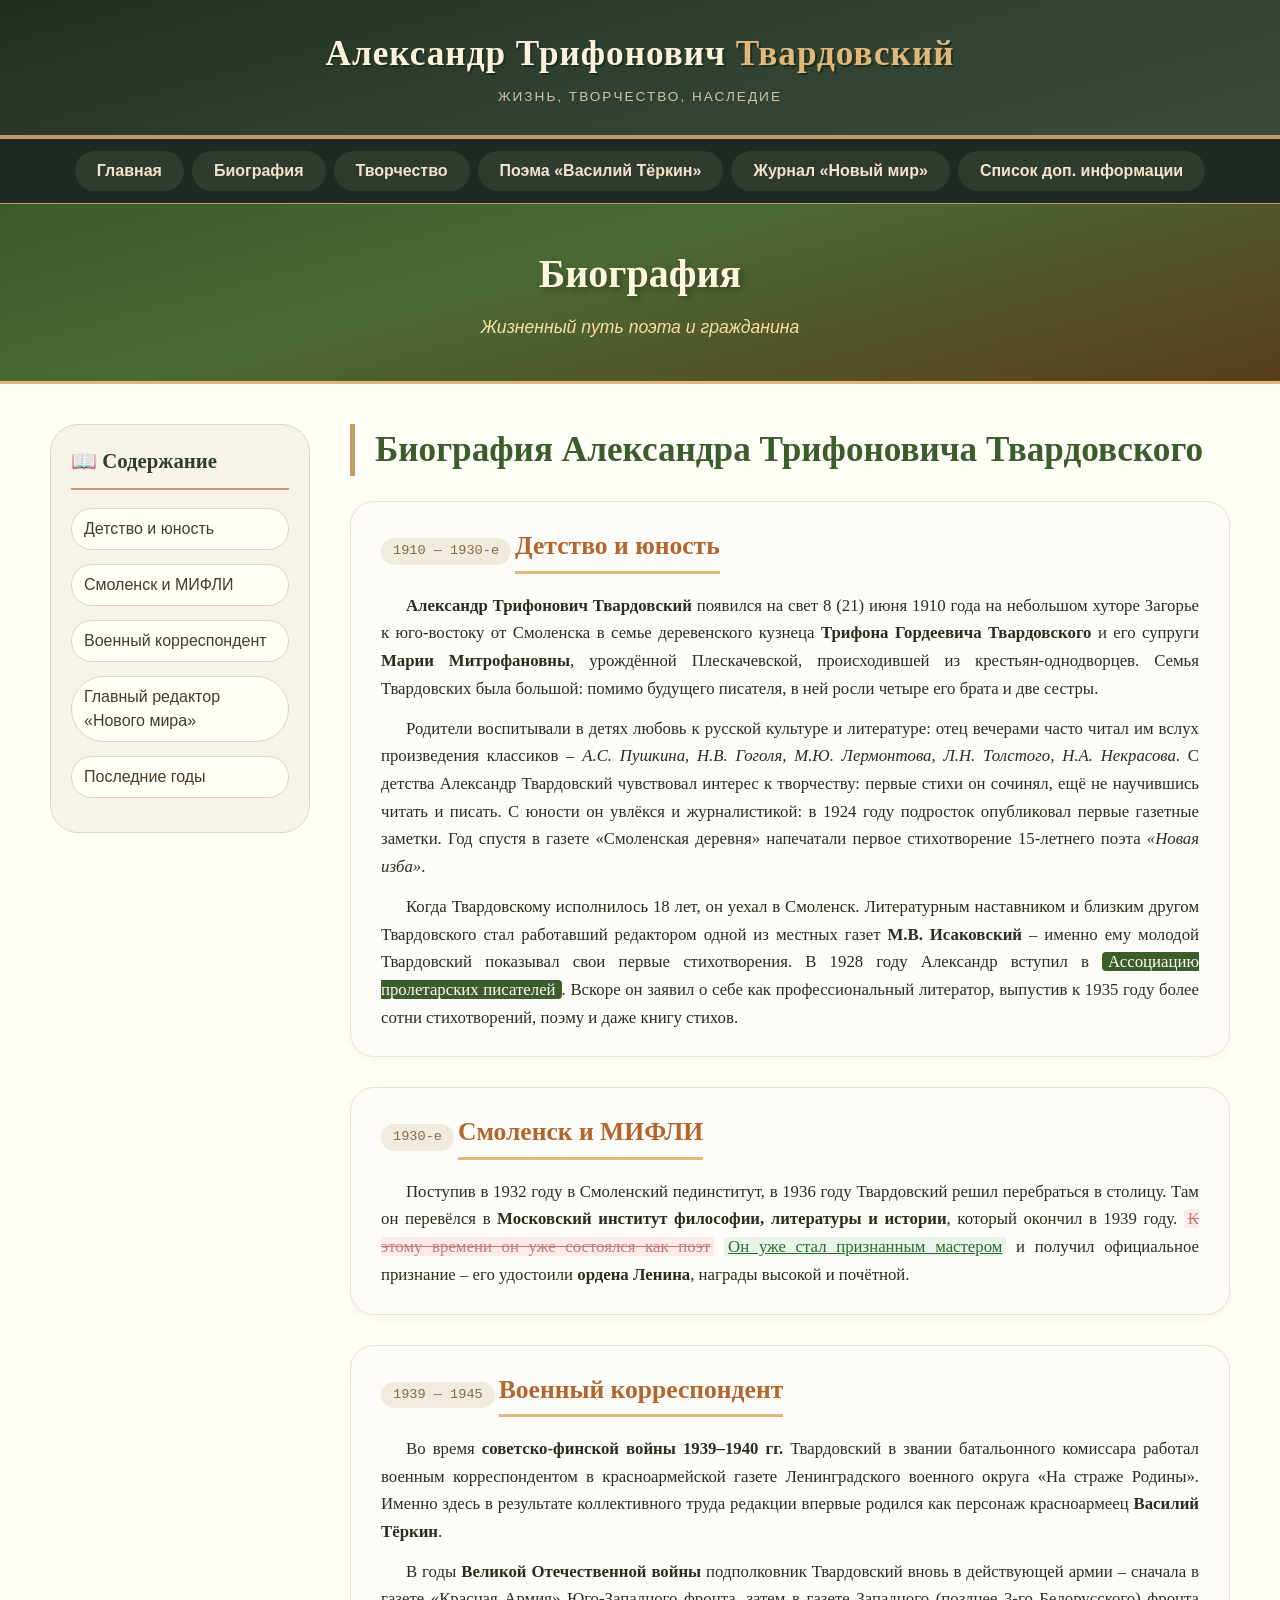
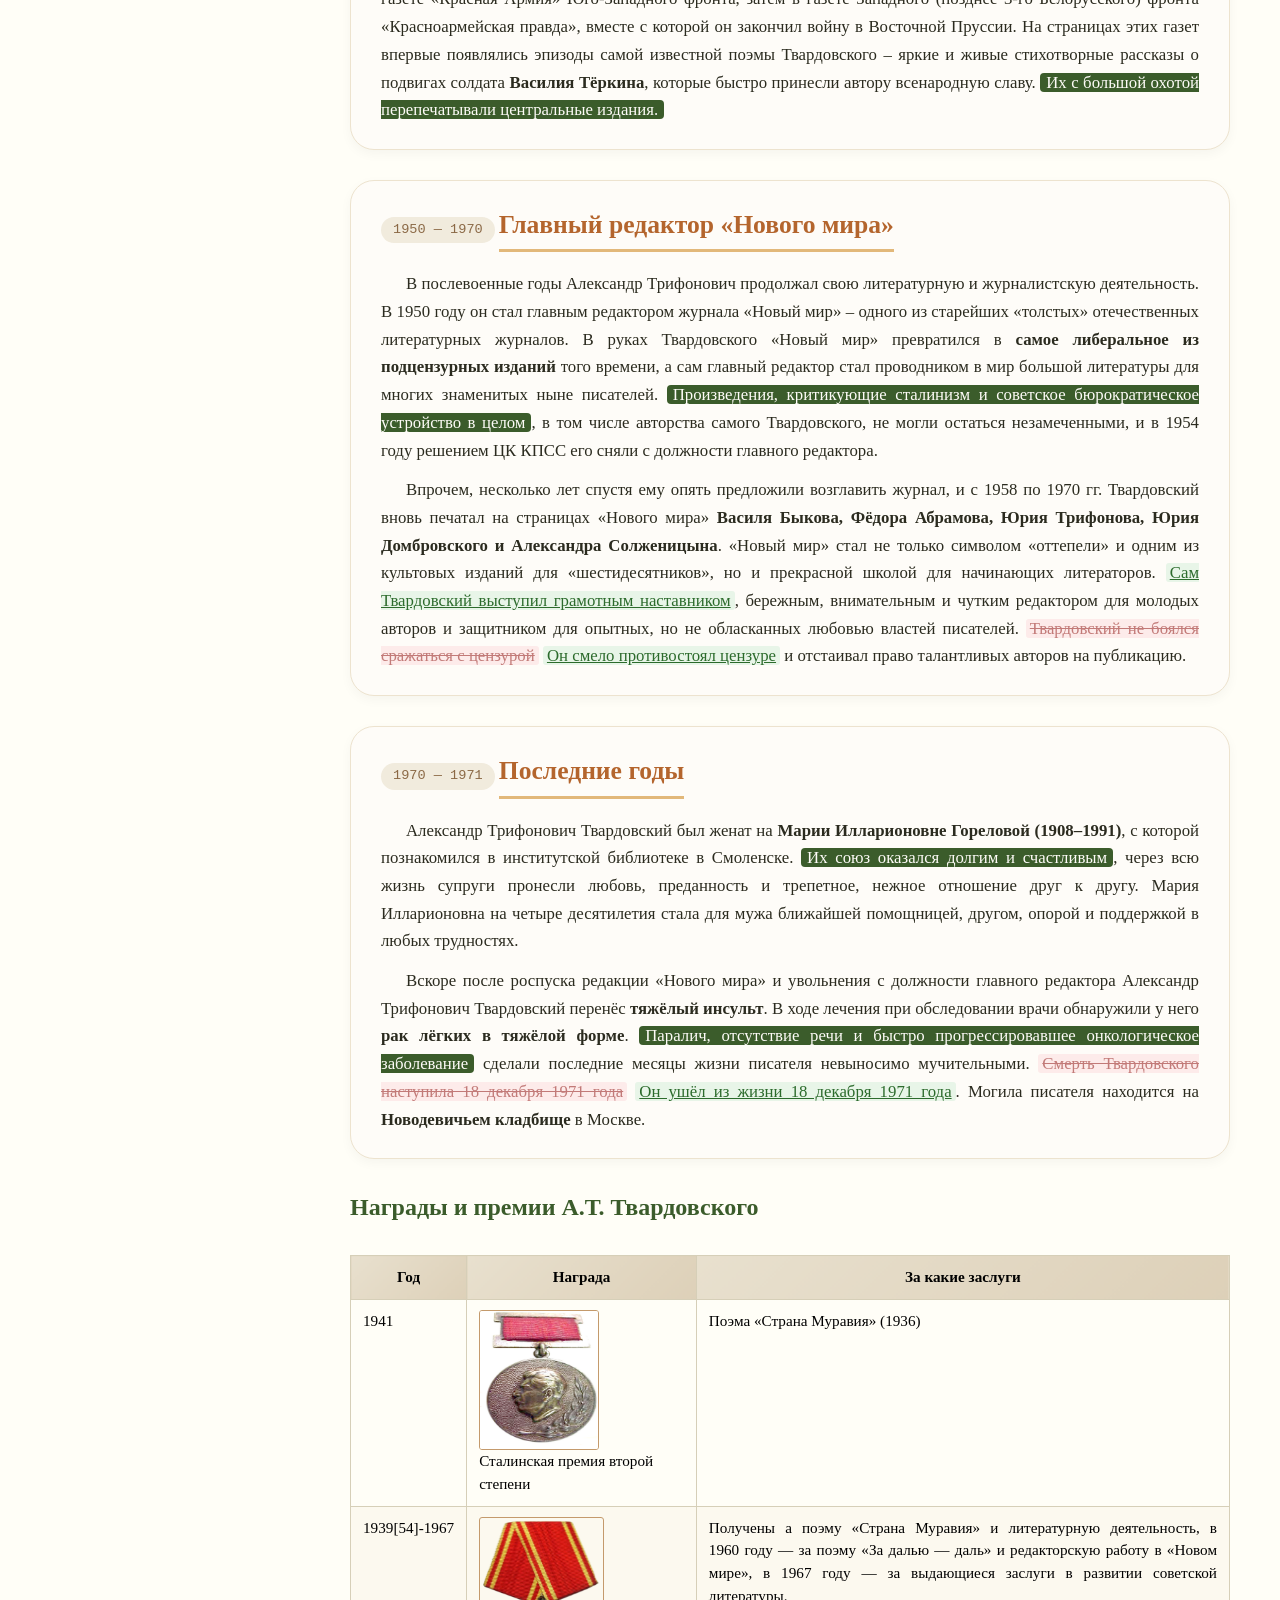
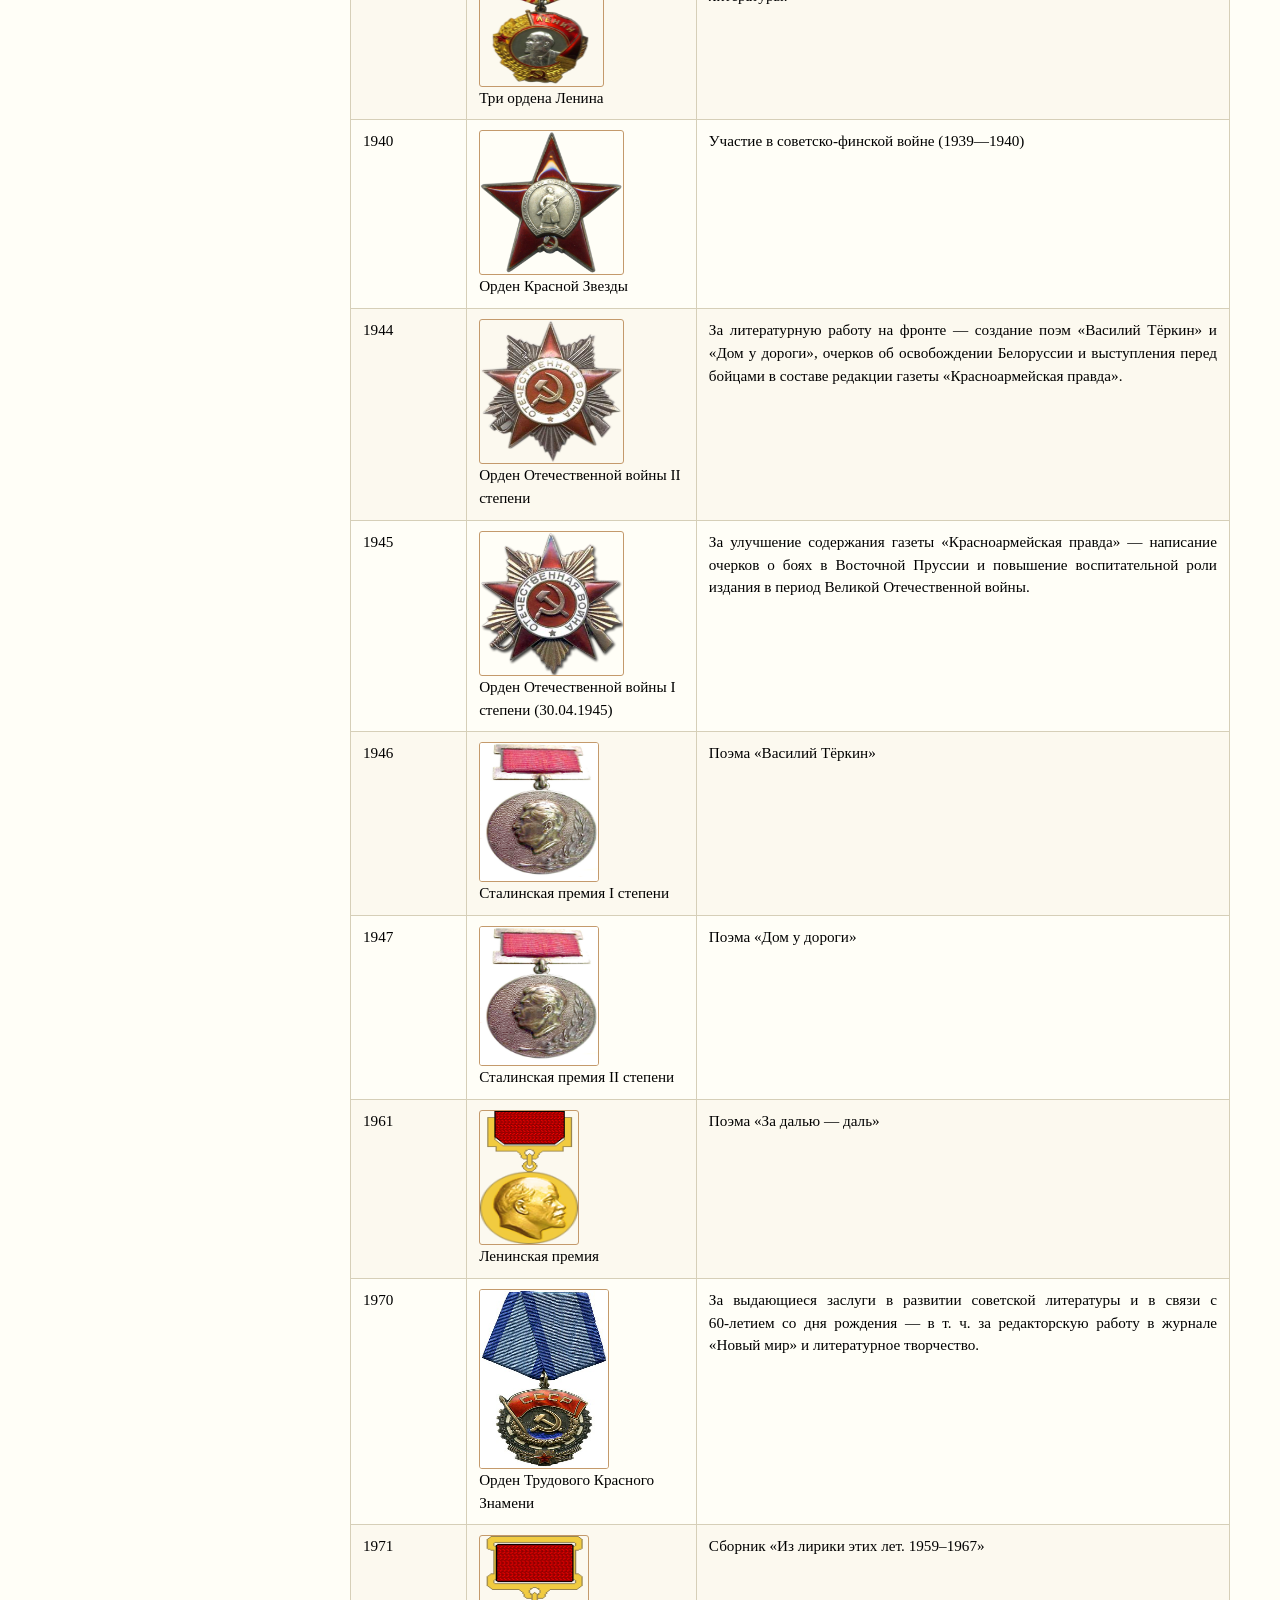
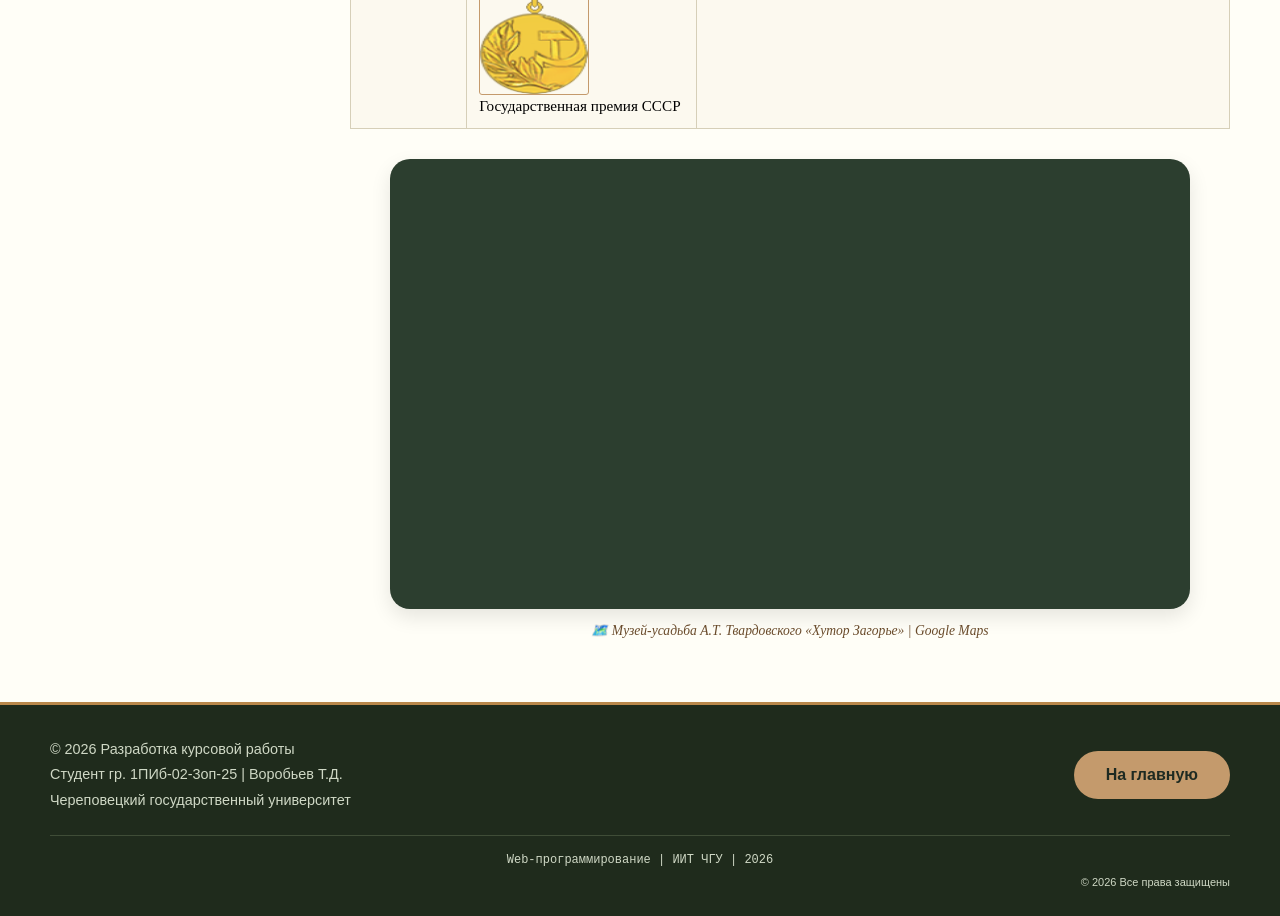
==== commit 5f7a4035: "Update bio.html" ====
--- a/bio.html
+++ b/bio.html
@@ -131,7 +131,7 @@
             <a href="index.html" class="to-main-btn">На главную</a>
         </div>
         <div class="footer-meta">Web-программирование | ИИТ ЧГУ | 2026</div>
-        <div class="footer-right">© 2026 Все права защищены</div>
+   <div class="footer-right" style="text-align: right;">© 2026 Все права защищены</div>
     </div>
 </div>
 
--- a/CSS.css
+++ b/CSS.css
@@ -0,0 +1,253 @@
+/* сайт по твардовскому */
+*{margin:0;padding:0;box-sizing:border-box}
+body{font-family:Georgia,'Times New Roman',serif;background:#ece5d8;line-height:1.5;min-height:100vh;font-size:16px}
+.site-wrapper{max-width:100%;background:#fffef7}
+
+/* шапка */
+.site-header{background:linear-gradient(165deg,#1f2f1f 0%,#2c3e2f 40%,#3a4d3a 100%);padding:28px 20px;text-align:center;border-bottom:4px solid #c49a6c}
+.site-title{font-family:'Merriweather',Georgia,serif;font-size:2.2rem;letter-spacing:1px;color:#fef3da;text-shadow:2px 2px 0 #1f2f1f;font-weight:700}
+.site-title span{color:#e2b87a}
+.site-sub{font-size:.85rem;font-family:Arial,sans-serif;color:#d4c29e;margin-top:6px;letter-spacing:2px;text-transform:uppercase;font-weight:300}
+
+/* меню */
+.nav-menu{background:#1e2a22;display:flex;justify-content:center;flex-wrap:wrap;gap:8px;padding:12px 20px;border-bottom:1px solid #c49a6c}
+.nav-menu a{font-family:Arial,sans-serif;color:#f2e3c9;text-decoration:none;font-weight:600;padding:8px 22px;border-radius:40px;transition:all .3s ease;font-size:1rem;background:rgba(255,245,215,0.08)}
+.nav-menu a:hover{background:#c49a6c;color:#1e2a22;transform:translateY(-2px)}
+
+/* баннер */
+.hero-banner{background:linear-gradient(165deg,#3b5c2b 0%,#4a6a35 40%,#5a3e1b 100%);padding:40px 20px;text-align:center;border-bottom:3px solid #e2b87a}
+.hero-banner.banner-tall{padding:55px 20px}
+.banner-text{font-family:'Merriweather',Georgia,serif;font-size:2.5rem;font-weight:800;color:#fff6e0;text-shadow:3px 3px 6px rgba(0,0,0,0.3)}
+.banner-text.banner-large{font-size:2.8rem}
+.banner-sub{font-family:Arial,sans-serif;font-size:1.1rem;color:#f9e0a0;margin-top:10px;font-style:italic}
+
+/* контент */
+.main-content{padding:45px 50px}
+.main-content.centered{max-width:1200px;margin:0 auto}
+.title-center{text-align:center}
+.page-title{font-family:'Merriweather',Georgia,serif;font-size:2rem;color:#3b5c2b;text-align:center;margin-bottom:35px;border-bottom:2px solid #c49a6c;display:inline-block;padding-bottom:10px}
+
+/* карточки */
+.content-card{background:#fefcf8;border-radius:24px;padding:25px 30px;margin-bottom:30px;box-shadow:0 4px 12px rgba(0,0,0,0.04);border:1px solid #ede3cf;transition:all .3s ease}
+.content-card:hover{transform:translateY(-3px);box-shadow:0 12px 24px rgba(0,0,0,0.12);border-color:#e2b87a}
+.content-card h2{font-family:'Merriweather',Georgia,serif;font-size:1.6rem;color:#b4652d;margin-bottom:18px;display:inline-block;border-bottom:3px solid #e2b87a;padding-bottom:5px}
+.content-card h3{font-family:'Merriweather',Georgia,serif;font-size:1.25rem;color:#b4652d;margin:20px 0 10px}
+.content-card p{font-size:1.05rem;color:#2b2b1f;text-align:justify;line-height:1.65;margin-bottom:12px;text-indent:25px}
+.content-card p:last-of-type{margin-bottom:0}
+.content-card .date{font-family:'Courier New',monospace;font-size:.85rem;color:#8b6946;background:#f1ebdd;display:inline-block;padding:3px 12px;border-radius:30px;margin-bottom:12px}
+
+/* боковая панель */
+.sidebar-nav{flex:0 0 260px;background:#f8f3e8;border-radius:28px;padding:20px;height:fit-content;position:sticky;top:20px;border:1px solid #e0d5be;transition:all .3s ease}
+.sidebar-nav h3{font-family:'Merriweather',Georgia,serif;color:#2c3e2f;font-size:1.3rem;padding-bottom:12px;border-bottom:2px solid #c49a6c;margin-bottom:18px}
+.sidebar-nav ul{list-style:none}
+.sidebar-nav li{margin:14px 0}
+.sidebar-nav a{text-decoration:none;font-family:Arial,sans-serif;color:#4a3b28;font-weight:500;display:block;padding:8px 12px;border-radius:40px;transition:all .3s ease;background:#fffef7;border:1px solid #e2d5bc}
+.sidebar-nav a:hover{background:#c49a6c;color:#fff;border-color:#c49a6c;transform:translateX(5px)}
+
+/* таблица */
+.awards-table{width:100%;border-collapse:collapse;margin:30px 0 20px;background:#fffef7;border:1px solid #d6cfb8;font-size:.95rem}
+.awards-table th,.awards-table td{border:1px solid #d6cfb8;padding:10px 12px;vertical-align:top}
+.awards-table th{background:linear-gradient(135deg,#e8e0ce 0%,#ddd0b8 100%);text-align:center;font-weight:700}
+.awards-table td{text-align:left}
+.awards-table td:last-child{text-align:justify}
+.awards-table tbody tr:nth-child(even){background:rgba(196,154,108,0.05)}
+.awards-table tbody tr:hover{background:rgba(196,154,108,0.12)}
+
+/* фото */
+.photo-section{text-align:center;margin-bottom:45px}
+.tvardovsky-photo{display:inline-block;border-radius:28px;overflow:hidden;box-shadow:0 20px 30px -12px rgba(0,0,0,0.25);border:4px solid #e2b87a;background:#fff;transition:all .3s ease}
+.tvardovsky-photo:hover{transform:translateY(-5px)}
+.tvardovsky-photo img{width:320px;height:auto;display:block}
+.photo-caption{margin-top:12px;font-family:Arial,sans-serif;color:#6b4c2c;font-weight:500;font-size:.9rem;font-style:italic}
+
+/* галерея */
+.photo-gallery{display:flex;flex-wrap:wrap;gap:30px;justify-content:center;margin:35px 0}
+.photo-card{flex:0 0 320px;width:320px;text-align:center;background:#fefcf8;border-radius:16px;padding:15px;box-shadow:0 4px 12px rgba(0,0,0,0.05);border:1px solid #ede3cf;transition:all .3s ease}
+.photo-card:hover{transform:translateY(-5px);box-shadow:0 12px 24px rgba(0,0,0,0.15);border-color:#e2b87a}
+.photo-card img{width:100%;height:320px;object-fit:contain;border-radius:12px;background:#f2efe4}
+.photo-card p{margin-top:12px;font-size:.85rem;color:#6b4c2c}
+.video-caption{text-align:center;margin:12px 0 20px;font-size:.85rem;color:#6b4c2c;font-style:italic}
+
+/* кнопка наверх */
+.go-top{position:fixed;bottom:30px;right:30px;width:50px;height:50px;background:#c49a6c;color:#1e2a22;border-radius:50%;display:flex;align-items:center;justify-content:center;text-decoration:none;font-size:24px;font-weight:bold;transition:all .4s cubic-bezier(.25,.46,.45,.94);box-shadow:0 4px 12px rgba(0,0,0,0.2);z-index:1000;opacity:0;visibility:hidden}
+.go-top:hover{background:#e2b87a;transform:translateY(-5px)}
+.go-top.visible{opacity:.85;visibility:visible}
+.go-top.visible:hover{opacity:1}
+
+/* кнопки */
+.to-main-btn,.submit-btn{background:#c49a6c;color:#1e2a22;text-decoration:none;font-family:Arial,sans-serif;font-weight:700;padding:12px 32px;border-radius:60px;transition:all .3s ease;display:inline-block;font-size:1rem;border:none;cursor:pointer}
+.to-main-btn:hover,.submit-btn:hover{background:#e2b87a;transform:scale(1.02)}
+.submit-btn{padding:10px 28px;border:1px solid rgba(255,255,255,0.2)}
+
+/* форма */
+.feedback-form{background:linear-gradient(135deg,#ede7d9 0%,#e2d5bc 100%);padding:30px;border-radius:28px;margin:15px 0 35px;transition:all .3s ease;border:1px solid #e0d5be}
+.feedback-form h3{font-family:'Merriweather',Georgia,serif;color:#2c3e2f;margin-bottom:20px;font-size:1.5rem}
+.form-group{margin-bottom:15px}
+.form-group label{display:block;font-weight:600;margin-bottom:5px;font-family:Arial,sans-serif;color:#2b2b1f}
+.form-group input,.form-group select,.form-group textarea{width:100%;padding:10px 15px;border-radius:40px;border:1px solid #cbc3b0;font-family:inherit;transition:all .3s ease;font-size:.95rem}
+.form-group input:focus,.form-group select:focus,.form-group textarea:focus{outline:none;border-color:#c49a6c;box-shadow:0 0 0 3px rgba(196,154,108,0.2)}
+.form-group textarea{border-radius:20px;resize:vertical}
+
+/* списки */
+.multilevel-list{margin:20px 0 0 30px;font-size:1.05rem}
+.multilevel-list>li{margin:12px 0;font-weight:600;color:#2c3e2f}
+.multilevel-list ul{margin-left:25px;margin-top:8px}
+.multilevel-list ul li{font-weight:400;margin:6px 0}
+
+/* ссылки */
+.links-grid{display:flex;flex-wrap:wrap;gap:15px;margin-bottom:20px}
+.link-card{background:#fefcf8;border:1px solid #e8e0ce;border-radius:16px;padding:15px 20px;flex:1 1 280px;transition:all .3s ease}
+.link-card:hover{background:#f5f0e4;transform:translateY(-3px);border-color:#e2b87a}
+.link-card a{text-decoration:none;font-weight:700;color:#2c3e2f;font-size:1.05rem;display:block;margin-bottom:8px}
+.link-card a:hover{color:#c49a6c}
+.link-card p{font-size:.85rem;color:#6b4c2c}
+.link-card .link-type{display:inline-block;background:#e8e0ce;padding:3px 10px;border-radius:20px;font-size:.7rem;margin-top:10px;color:#4a3b28}
+
+/* декор */
+.decor-line{border:none;height:2px;background:linear-gradient(90deg,#c49a6c,#e2b87a,transparent);margin:15px 0 25px}
+.decor-quote{border:3px double #c49a6c;background:linear-gradient(135deg,#fef7e8 0%,#f8eddb 100%);padding:28px;margin:35px 0;border-radius:24px;text-align:center;transition:all .3s ease}
+.decor-quote:hover{background:#fef0e0;border-color:#b4652d}
+.decor-quote p{font-style:italic;font-size:1.2rem;color:#3e3a2e}
+.quote-mini{font-style:italic;background:#e7dfce;padding:12px 20px;border-radius:50px;margin-top:20px;text-align:center;font-family:Georgia,serif;color:#3e3a2e}
+.quote-mini:hover{background:#ddd0b8}
+.graphic-icon{text-align:center;margin:20px 0}
+.description-box{background:linear-gradient(135deg,#fef7e8 0%,#f8eddb 100%);padding:32px 35px;border-radius:32px;border-left:6px solid #b4652d;margin-top:20px;transition:all .3s ease}
+.description-box:hover{background:#fef5e0}
+.description-box h2{font-family:'Merriweather',Georgia,serif;color:#2c3e2f;font-size:1.9rem;margin-bottom:20px;border-bottom:2px dashed #dccfae;display:inline-block;padding-bottom:5px}
+.description-text{font-size:1.08rem;color:#2b2b1f;text-align:justify;line-height:1.65}
+.description-text p{margin-bottom:18px;text-indent:25px}
+.highlight{background:#3b5c2b;color:#fefcf8;padding:0 6px;border-radius:4px}
+
+/* контейнеры */
+.bio-container,.works-container{display:flex;flex-wrap:wrap;padding:40px 50px;gap:40px;max-width:100%}
+.bio-content,.works-content{flex:1;min-width:280px}
+.bio-content h1,.works-content h1{font-family:'Merriweather',Georgia,serif;font-size:2.2rem;color:#3b5c2b;margin-bottom:25px;border-left:5px solid #c49a6c;padding-left:20px}
+.poem-list{margin:15px 0 0 30px}
+.poem-list li{margin:8px 0;font-size:1rem;color:#2c3e2f}
+.poem-list li strong{color:#b4652d}
+.timeline-grid{display:flex;flex-wrap:wrap;gap:20px;margin-top:25px}
+.timeline-card{flex:1;min-width:200px;background:linear-gradient(135deg,#fef7e8 0%,#f8eddb 100%);padding:20px;border-radius:20px;transition:all .3s ease;border:1px solid #ede3cf}
+.timeline-card:hover{transform:translateY(-5px);box-shadow:0 12px 24px rgba(0,0,0,0.1);background:#fef5e0;border-color:#e2b87a}
+.timeline-card h3{color:#b4652d;font-family:'Merriweather',Georgia,serif;font-size:1.25rem;margin-bottom:12px}
+.timeline-card ul{margin-left:20px;font-size:.95rem;color:#2c3e2f}
+.timeline-card li{margin:8px 0;line-height:1.5}
+
+/* футер */
+.footer{background:#1f2b1c;color:#cfd8c5;padding:30px 50px 25px;border-top:3px solid #b8874a}
+.footer-inner{display:flex;flex-wrap:wrap;justify-content:space-between;align-items:center;gap:20px}
+.footer-copy{font-family:Arial,sans-serif;font-size:.9rem}
+.footer-copy p{margin:4px 0}
+.footer-links{display:flex;gap:28px}
+.footer-links a{color:#e2c289;text-decoration:none;font-family:Arial,sans-serif;font-size:.9rem;transition:all .3s ease}
+.footer-links a:hover{color:#ffdd99;text-decoration:underline}
+.footer-meta{font-size:12px;text-align:center;margin-top:20px;padding-top:15px;border-top:1px solid #3f4d37;font-family:'Courier New',monospace}
+.footer-right{text-align:right;font-size:11px;margin-top:5px;font-family:Arial,sans-serif}
+.text-right{text-align:right}
+
+/* цитаты */
+.quote-block{background:linear-gradient(135deg,#e7dfce 0%,#ddd0b8 100%);padding:15px 20px 15px 50px;border-radius:20px;margin-top:15px;font-style:italic;font-family:Georgia,serif;color:#3e3a2e;border-left:4px solid #c49a6c;position:relative}
+.quote-block::before{content:'\201C';font-size:3rem;color:#c49a6c;position:absolute;left:10px;top:-5px;opacity:.4}
+.quote-block::after{content:'\201D';font-size:3rem;color:#c49a6c;position:absolute;right:15px;bottom:-20px;opacity:.4}
+
+/* адаптив */
+@media(max-width:850px){.bio-container,.works-container{flex-direction:column;padding:30px 20px}.sidebar-nav{position:static;width:100%}.footer-inner{flex-direction:column;text-align:center}.footer-right{text-align:center}.banner-text{font-size:1.8rem}.go-top{bottom:20px;right:20px;width:40px;height:40px;font-size:20px}.main-content{padding:35px 25px}.photo-card{flex:0 0 280px;width:280px}.photo-card img{height:280px}}
+@media(max-width:750px){.bio-container,.works-container{padding:25px 20px}.footer{padding:25px 20px}.awards-table th,.awards-table td{padding:6px;font-size:.8rem}.main-content{padding:25px 20px}.banner-text{font-size:1.6rem}.banner-text.banner-large{font-size:1.8rem}.page-title{font-size:1.6rem}.footer-inner{flex-direction:column;text-align:center}.footer-right{text-align:center}.feedback-form{padding:20px}.timeline-grid{flex-direction:column}.tvardovsky-photo img{width:100%;max-width:280px}.photo-card{flex:0 0 100%;width:100%;max-width:350px}.photo-card img{height:auto;max-height:280px}}
+@media(max-width:480px){.site-title{font-size:1.5rem}.nav-menu a{padding:6px 12px;font-size:.85rem}.content-card{padding:15px 18px}.content-card h2{font-size:1.2rem}}
+/* ===== СТИЛИ ДЛЯ ГЛАВНОЙ СТРАНИЦЫ (index.html) ===== */
+.page-index .hero-banner {
+    padding: 55px 20px;
+}
+
+.page-index .banner-text {
+    font-size: 2.8rem;
+}
+
+/* ===== СТИЛИ ДЛЯ СТРАНИЦЫ works.html ===== */
+.works-container {
+    display: flex;
+    flex-wrap: wrap;
+    padding: 40px 50px;
+    gap: 40px;
+    width: 100%;
+    max-width: 100%;
+}
+
+.works-content {
+    flex: 1;
+    min-width: 280px;
+}
+
+.works-content h1 {
+    font-family: 'Merriweather', serif;
+    font-size: 2.2rem;
+    color: #3b5c2b;
+    margin-bottom: 25px;
+    border-left: 5px solid #c49a6c;
+    padding-left: 20px;
+}
+
+.poem-list {
+    margin: 15px 0 0 30px;
+}
+
+.poem-list li {
+    margin: 8px 0;
+    font-size: 1rem;
+    color: #2c3e2f;
+}
+
+.poem-list li strong {
+    color: #b4652d;
+}
+
+/* ===== ДОПОЛНИТЕЛЬНЫЕ МЕДИА-ЗАПРОСЫ ===== */
+@media (max-width: 850px) {
+    .works-container {
+        flex-direction: column;
+        padding: 30px 20px;
+    }
+    .sidebar-nav {
+        position: static;
+        width: 100%;
+    }
+}
+
+@media (max-width: 750px) {
+    .works-container {
+        padding: 25px 20px;
+    }
+}
+
+/* ===== СТИЛЬ ДЛЯ vasily_terkin.html ===== */
+.info-block .quote-block {
+    border-left-color: #b4652d;
+}
+
+/* ===== СТИЛЬ ДЛЯ New-world.html ===== */
+.video-wrapper {
+    margin: 30px auto 15px;
+    max-width: 800px;
+}
+/* ===== НОВЫЕ ТЕГИ ДЛЯ vasily_terkin.html ===== */
+mark {
+    background: #f9f0c1;
+    padding: 0 4px;
+    border-radius: 3px;
+}
+
+ins {
+    text-decoration: underline;
+    color: #2c6b2c;
+    background: #e8f5e8;
+    padding: 0 4px;
+    border-radius: 3px;
+}
+
+del {
+    text-decoration: line-through;
+    color: #a94442;
+    background: #fce4e4;
+    padding: 0 4px;
+    border-radius: 3px;
+    opacity: 0.7;
+}
